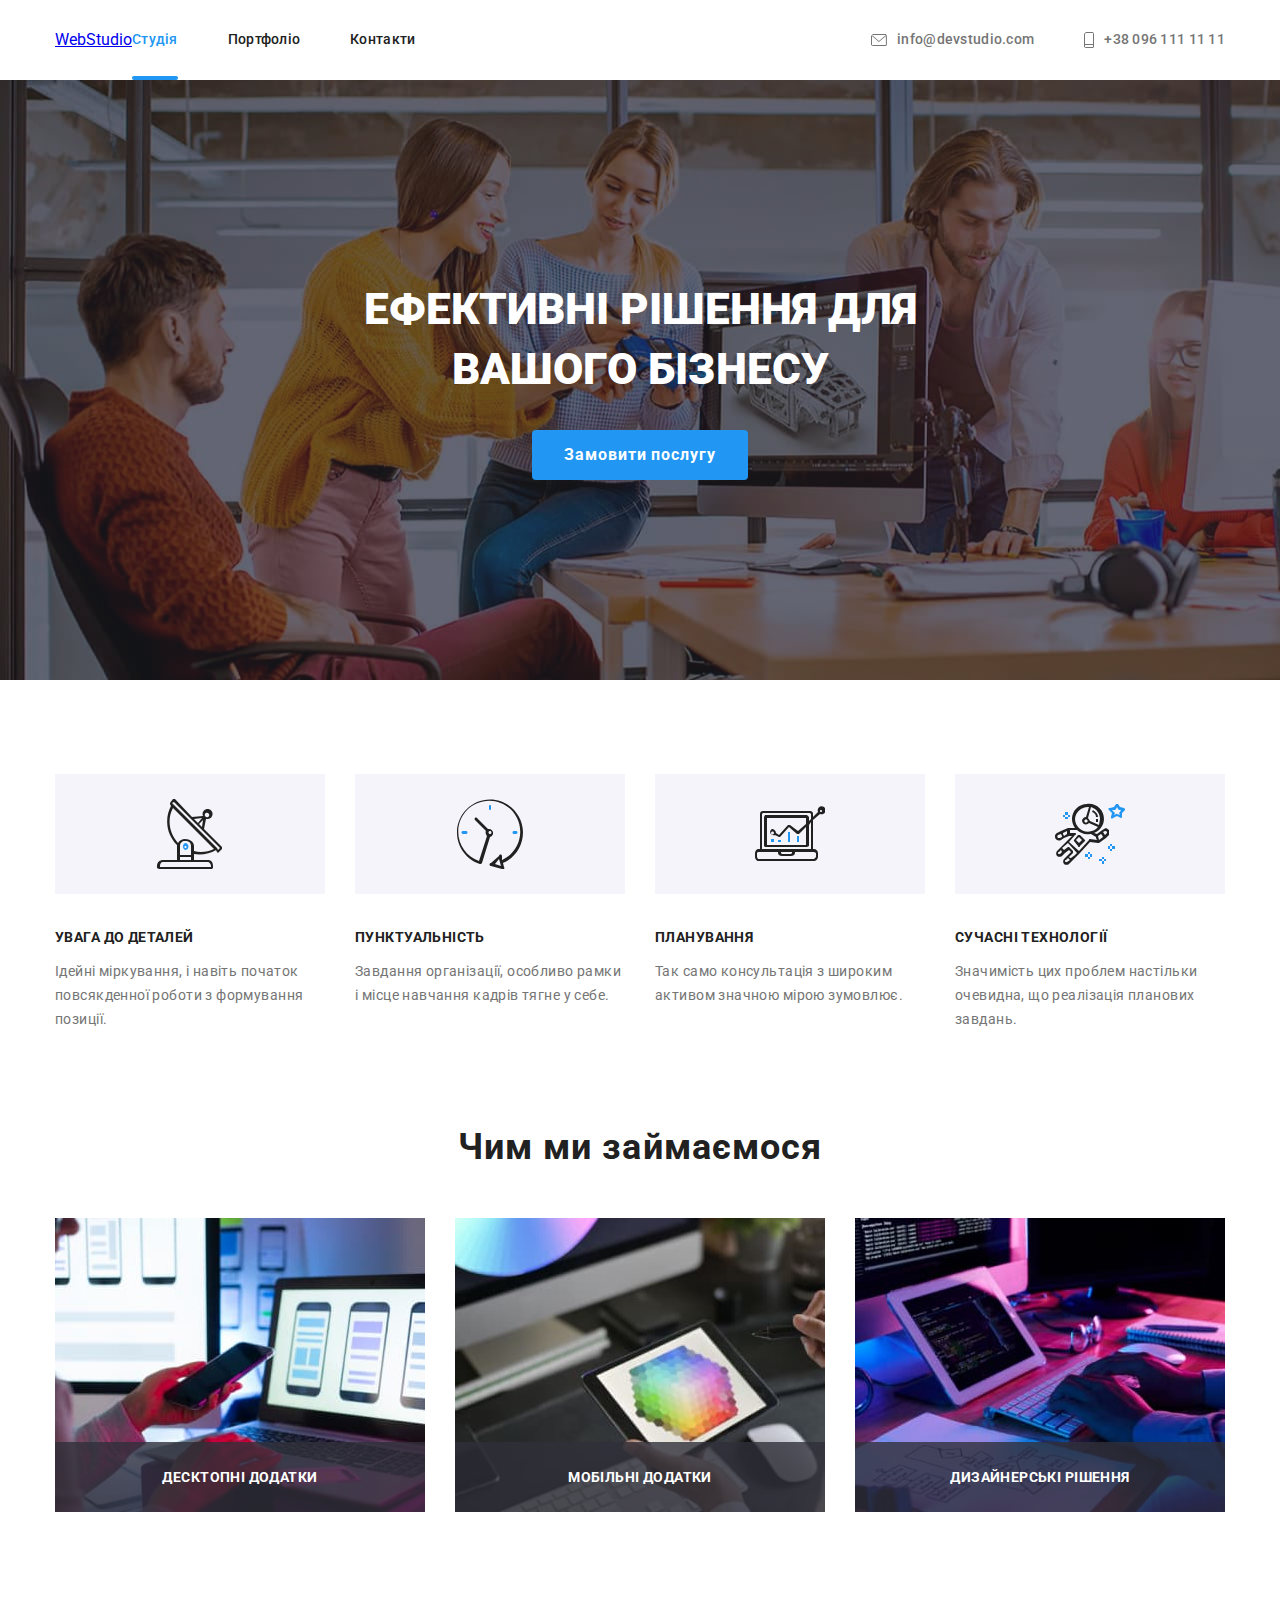
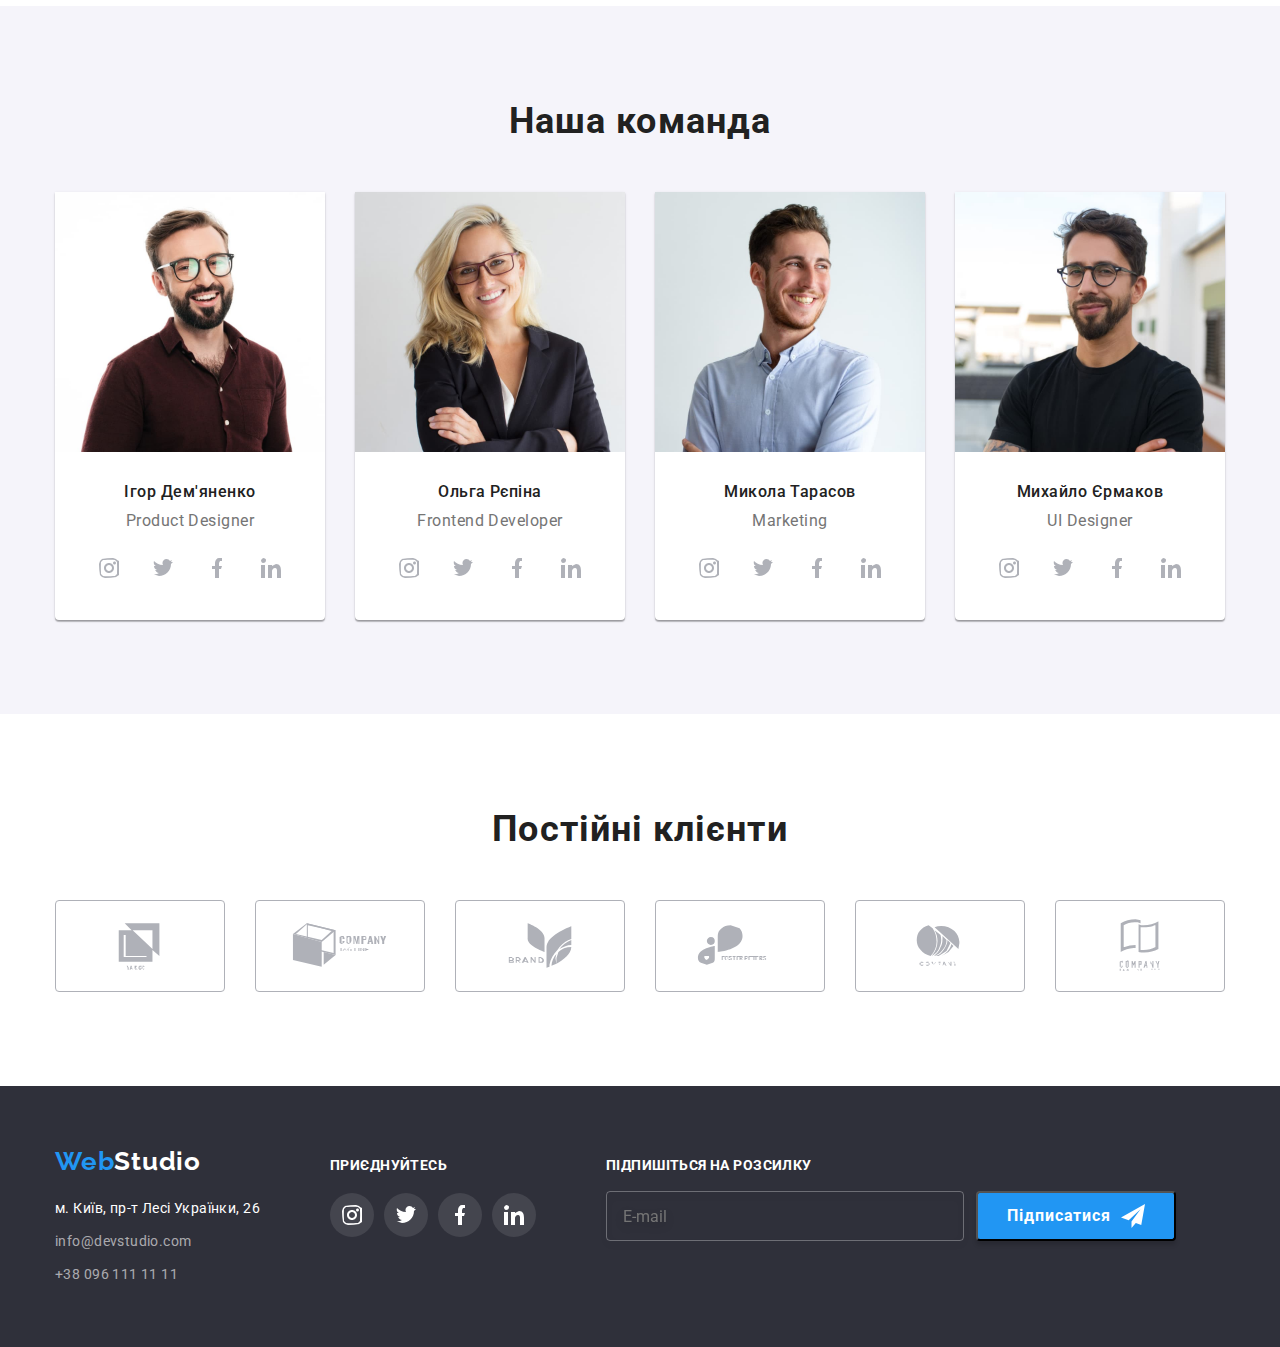
==== index.html @ 257dc273 "11" ====
<!DOCTYPE html>
<html lang="en">
<head>
	<meta charset="UTF-8">
	<meta http-equiv="X-UA-Compatible" content="IE=edge">
	<meta name="viewport" content="width=device-width, initial-scale=1.0">
	<link rel="stylesheet" href="./css/resets.css">
	<link rel="stylesheet" href="./css/modern-normalize.css">
	<link href="https://fonts.googleapis.com/css2?family=Raleway:wght@700&family=Roboto:wght@400;500;700;900&display=swap" rel="stylesheet">
	<link rel="stylesheet" href="./css/styles.css">
	<title>WebStudio</title>
</head>
<body>
	<header class="header ">
		<div class="container flex">
			<a class="logo header__logo" href="/"><span class="logo__span">Web</span>Studio</a>
			<nav class="header-nav">
				<ul class="header-list">
					<li class="header-list-items"><a class="header-list-link active current" href="#">Студія</a></li>
					<li class="header-list-items"><a class="header-list-link " href="portfolio.html">Портфоліо</a></li>
					<li class="header-list-items"><a class="header-list-link" href="#">Контакти</a></li>
				</ul>
			</nav>
			<ul class="header-contacts ">
				<li class="header-contacts-items"><a class="header-contacts-link" href="mailto:info@devstudio.com"> <svg class="header-contacts-icon" width="16" height="12">
					<use href="./images/symbol-defs.svg#icon-envelope-1" >

					</use>
				</svg> info@devstudio.com </a>
				</li>
				<li class="header-contacts-items"><a class="header-contacts-link" href="tel:+380961111111">
					<svg class="header-contacts-icon" width="10" height="16">
						<use href="./images/symbol-defs.svg#icon-smartphone-1">

						</use>
					</svg>
					+38 096 111 11 11</a>
				</li>
			</ul>
		</div>	
	</header>
	<main>
		<section class="hero">
			<div class="container">
				<h1 class="hero-titel">Ефективні рішення для <br> вашого бізнесу</h1>
				<button type="button" class="hero-btn" data-modal-open >Замовити послугу</button>
			</div>
		</section>
		<section class="approach section-padding">
			<div class="container">
				<h2 class="approach-uptitel">Підхід до роботи</h2>
				<ul class="approach-list">
					<li class="approach-items">
						<div class="approach-items-box">
							<svg class="approach-items-icon" width="70" height="70">
								<use href="./images/symbol-defs.svg#icon-antenna-1-1">
								</use>
							</svg>
						</div>
						<h3 class="approach-titel">УВАГА ДО ДЕТАЛЕЙ</h3>
						<p class="approach-text">Ідейні міркування, і навіть початок <br> повсякденної роботи з формування <br> позиції.</p>
					</li>
					<li class="approach-items">
						<div class="approach-items-box">
							<svg class="approach-items-icon" width="70" height="70">
								<use href="./images/symbol-defs.svg#icon-clock-1-1">
								</use>
							</svg>
						</div>
						<h3 class="approach-titel">ПУНКТУАЛЬНІСТЬ</h3>
						<p class="approach-text">Завдання організації, особливо рамки <br> і місце навчання кадрів тягне у себе.</p>
					</li>
					<li class="approach-items">
						<div class="approach-items-box">
							<svg class="approach-items-icon" width="70" height="70">
								<use href="./images/symbol-defs.svg#icon-diagram-1-1">
								</use>
							</svg>
						</div>
						<h3 class="approach-titel">ПЛАНУВАННЯ</h3>
						<p class="approach-text">Так само консультація з широким <br> активом значною мірою зумовлює.</p>
					</li>
					<li class="approach-items">
						<div class="approach-items-box">
							<svg class="approach-items-icon" width="70" height="70">
								<use href="./images/symbol-defs.svg#icon-astronaut-1-1">
								</use>
							</svg>
						</div>
						<h3 class="approach-titel">Сучасні технології</h3>
						<p class="approach-text">Значимість цих проблем настільки <br> очевидна, що реалізація планових <br> завдань.</p>
					</li>
			</ul>
			</div>
		</section>
		<section class="employment section-padding">
			<div class="container">
				<h2 class="employment-titel">Чим ми займаємося</h2>
				<ul class="employment-list">
					<li class="employment-items">
						<div class="employment-up-block">
							<img class="employment-img" src="./images/best1.jpg" alt="best1" width="370" height="294">
							<p class="employment-up-text">ДЕСКТОПНІ ДОДАТКИ</p>
						</div>
					</li>
					<li class="employment-items">
						<div class="employment-up-block">
							<img class="employment-img" src="./images/best2.jpg" alt="best2" width="370" height="294">
							<p class="employment-up-text">МОБІЛЬНІ ДОДАТКИ</p>
						</div>
					</li>
					<li class="employment-items">
						<div class="employment-up-block">
							<img class="employment-img" src="./images/best3.jpg" alt="best3" width="370" height="294">
							<p class="employment-up-text">ДИЗАЙНЕРСЬКІ РІШЕННЯ</p>
						</div>
					</li>
				</ul>
			</div>
		</section>
		<section class="team section-padding">
			<div class="container">
				<h2 class="team-uptitel">Наша команда</h2>
				<ul class="team-list">
					<li class="team-items">
						<img class="team-img" src="./images/person1.jpg" alt="Ігор Дем'яненко" width="270" height="260">
						<h3 class="team-titel">Ігор Дем'яненко</h3>
						<p class="team-text">Product Designer</p>
					<ul class="team-soc-list">
						<li class="team-soc-item"><a class="team-soc-link" href="#">
								<svg class="team-soc-icon" width="20" height="20">
									<use href="./images/symbol-defs.svg#icon-icon-instagram">
									</use>
								</svg>
							</a>
						</li>
						<li class="team-soc-item"><a class="team-soc-link" href="#">
								<svg class="team-soc-icon" width="20" height="20">
									<use href="./images/symbol-defs.svg#icon-icon-twitter">
									</use>
								</svg>
							</a>
						</li>
						<li class="team-soc-item"><a class="team-soc-link" href="#">
								<svg class="team-soc-icon" width="20" height="20">
									<use href="./images/symbol-defs.svg#icon-icon-facebook">
									</use>
								</svg>
							</a>
							</li>
							<li class="team-soc-item"><a class="team-soc-link" href="#">
								<svg class="team-soc-icon" width="20" height="20">
									<use href="./images/symbol-defs.svg#icon-icon-linkedin">
									</use>
								</svg>
							</a>
							</li>
					</ul>
					</li>
					<li class="team-items">
						<img class="team-img" src="./images/person2.jpg" alt="Ольга Рєпіна" width="270" height="260">
						<h3 class="team-titel">Ольга Рєпіна</h3>
						<p class="team-text">Frontend Developer</p>
						<ul class="team-soc-list">
							<li class="team-soc-item"><a class="team-soc-link" href="#">
									<svg class="team-soc-icon" width="20" height="20">
										<use href="./images/symbol-defs.svg#icon-icon-instagram">
										</use>
									</svg>
								</a>
							</li>
							<li class="team-soc-item"><a class="team-soc-link" href="#">
									<svg class="team-soc-icon" width="20" height="20">
										<use href="./images/symbol-defs.svg#icon-icon-twitter">
										</use>
									</svg>
								</a>
							</li>
							<li class="team-soc-item"><a class="team-soc-link" href="#">
									<svg class="team-soc-icon" width="20" height="20">
										<use href="./images/symbol-defs.svg#icon-icon-facebook">
										</use>
									</svg>
								</a>
								</li>
								<li class="team-soc-item"><a class="team-soc-link" href="#">
									<svg class="team-soc-icon" width="20" height="20">
										<use href="./images/symbol-defs.svg#icon-icon-linkedin">
										</use>
									</svg>
								</a>
								</li>
						</ul>
					</li>
					<li class="team-items">
						<img class="team-img" src="./images/person3.jpg" alt="Микола Тарасов" width="270" height="260">
						<h3 class="team-titel">Микола Тарасов</h3>
						<p class="team-text">Marketing</p>
						<ul class="team-soc-list">
							<li class="team-soc-item"><a class="team-soc-link" href="#">
									<svg class="team-soc-icon" width="20" height="20">
										<use href="./images/symbol-defs.svg#icon-icon-instagram">
										</use>
									</svg>
								</a>
							</li>
							<li class="team-soc-item"><a class="team-soc-link" href="#">
									<svg class="team-soc-icon" width="20" height="20">
										<use href="./images/symbol-defs.svg#icon-icon-twitter">
										</use>
									</svg>
								</a>
							</li>
							<li class="team-soc-item"><a class="team-soc-link" href="#">
									<svg class="team-soc-icon" width="20" height="20">
										<use href="./images/symbol-defs.svg#icon-icon-facebook">
										</use>
									</svg>
								</a>
								</li>
								<li class="team-soc-item"><a class="team-soc-link" href="#">
									<svg class="team-soc-icon" width="20" height="20">
										<use href="./images/symbol-defs.svg#icon-icon-linkedin">
										</use>
									</svg>
								</a>
								</li>
						</ul>
					</li>
					<li class="team-items">
						<img class="team-img" src="./images/person4.jpg" alt="Михайло Єрмаков" width="270" height="260">
						<h3 class="team-titel">Михайло Єрмаков</h3>
						<p class="team-text">UI Designer</p>
						<ul class="team-soc-list">
							<li class="team-soc-item"><a class="team-soc-link" href="#">
									<svg class="team-soc-icon" width="20" height="20">
										<use href="./images/symbol-defs.svg#icon-icon-instagram">
										</use>
									</svg>
								</a>
							</li>
							<li class="team-soc-item"><a class="team-soc-link" href="#">
									<svg class="team-soc-icon" width="20" height="20">
										<use href="./images/symbol-defs.svg#icon-icon-twitter">
										</use>
									</svg>
								</a>
							</li>
							<li class="team-soc-item"><a class="team-soc-link" href="#">
									<svg class="team-soc-icon" width="20" height="20">
										<use href="./images/symbol-defs.svg#icon-icon-facebook">
										</use>
									</svg>
								</a>
								</li>
								<li class="team-soc-item"><a class="team-soc-link" href="#">
									<svg class="team-soc-icon" width="20" height="20">
										<use href="./images/symbol-defs.svg#icon-icon-linkedin">
										</use>
									</svg>
								</a>
								</li>
						</ul>
					</li>
				</ul>
			</div> 
		</section>		
		<section class="client  section-padding">
			<div class="container ">
				<h2 class="client-titel" >Постійні клієнти</h2>
				<ul class="client-list">
					<li class="client-list-items">
						<a class="client-list-link"  href="#">
						<svg class="client-list-icon" width="106" height="60">
							<use href="./images/symbol-defs.svg#icon-Logo-1"></use>
						</svg>
						</a>
					</li>
					<li class="client-list-items">
						<a class="client-list-link"  href="#">
						<svg class="client-list-icon" width="106" height="60">
							<use href="./images/symbol-defs.svg#icon-Logo-2"></use>
						</svg>
						</a>
					</li>
					<li class="client-list-items">
						<a class="client-list-link"  href="#">
						<svg class="client-list-icon" width="106" height="60">
							<use href="./images/symbol-defs.svg#icon-Logo-3"></use>
						</svg>
						</a>
					</li>
					<li class="client-list-items">
						<a class="client-list-link"  href="#">
						<svg class="client-list-icon" width="106" height="60">
							<use href="./images/symbol-defs.svg#icon-Logo-4"></use>
						</svg>
						</a>
					</li>
					<li class="client-list-items">
						<a class="client-list-link"  href="#">
						<svg class="client-list-icon" width="106" height="60">
							<use href="./images/symbol-defs.svg#icon-Logo-5"></use>
						</svg>
						</a>
					</li>
					<li class="client-list-items">
						<a class="client-list-link"  href="#">
						<svg class="client-list-icon" width="106" height="60">
							<use href="./images/symbol-defs.svg#icon-Logo-6"></use>
						</svg>
						</a>
					</li>
				</ul>
			</div>
		</section>
	</main>
	<footer class="footer">
		<div class="container">
			<div class="footer-left">
				<a class="footer-link" href="/"><span class="footer-logo">Web</span>Studio</a>
				<address class="footer-adress">
					<ul class="footer-list">
						<li class="footer-list-items"><a class="footer-nav-map" href="https://goo.gl/maps/WBBWMruhH3Dfa42q7" rel="noreferrer noopener" target="_blank">м. Київ, пр-т Лесі Українки, 26</a>
						</li>
						<li class="footer-list-items">
							<a class="footer-nav-contacts" href="mailto:info@devstudio.com">info@devstudio.com</a>
						</li>
						<li class="footer-list-items">
							<a class="footer-nav-contacts" href="tel:+380961111111">+38 096 111 11 11</a>
						</li>
					</ul>
				</address>
			</div>
			<div class="footer-right">
				<p class="footer-text"> ПРИЄДНУЙТЕСЬ</p>
				<ul class="footer-soc-list">
					<li class="footer-soc-item"><a class="footer-soc-link" href="">
							<svg class="footer-soc-icon" width="20" height="20">
								<use href="./images/symbol-defs.svg#icon-icon-instagram">
								</use>
							</svg>
						</a>
					</li>
					<li class="footer-soc-item"><a class="footer-soc-link" href="">
							<svg class="footer-soc-icon" width="20" height="20">
								<use href="./images/symbol-defs.svg#icon-icon-twitter">
								</use>
							</svg>
						</a>
					</li>
					<li class="footer-soc-item"><a class="footer-soc-link" href="">
							<svg class="footer-soc-icon" width="20" height="20">
								<use href="./images/symbol-defs.svg#icon-icon-facebook">
								</use>
							</svg>
						</a>
						</li>
						<li class="footer-soc-item"><a class="footer-soc-link" href="">
							<svg class="footer-soc-icon" width="20" height="20">
								<use href="./images/symbol-defs.svg#icon-icon-linkedin">
								</use>
							</svg>
						</a>
						</li>
				</ul>
			</div>
			<div class="footer-email">	
				<p class="footer-email-text">Підпишіться на розсилку</p>	
				<label for="footer-user-email" class="footer-form"></label>
				<form class="footer-email-form">
					<input type="email" name="footer-user-emai" class="footer-input"  required id="footer-user-email" placeholder="E-mail">
					<button type="button" class="footer-button"> Підписатися
						<svg class="footer-form-icon" width="24" height="24">
							<use href="./images/symbol-defs.svg#icon-icon-send">
							</use>
						</svg>
					</button>	
				</form>
			</div>	
		</div>
	</footer>
	<div class="backdrop is-hidden" data-modal >
		<div class="modal">
			<button type="button" class="modal-button" data-modal-close >
				<svg class="modal-icon" width="11" height="11">
					<use href="./images/symbol-defs.svg#icon-Vector-2">
					</use>
				</svg>
			</button>
			<p class="modal-titel">Залиште свої дані, ми вам передзвонимо</p>
			<form  class="modal-form">
				<div class="modal-field">
					<label for="user-name" class="modal-form-label">Ім'я</label>
					<div class="modal-form-wrapper">
						<input type="text" name="user-name" class="modal-input" id="user-name" required>
						<svg class="modal-form-icon" width="18" height="18">
							<use href="./images/symbol-defs.svg#icon-person-black">
							</use>
						</svg>
					</div>	
				</div>
				<div class="modal-field">	
				<label for="user-tel" class="modal-form-label">Телефон</label>
					<div class="modal-form-wrapper">
						<input type="tel" name="user-tel" class="modal-input"  required title="+380 (96) 111-11-11" id="user-tel">
						<svg class="modal-form-icon" width="18" height="18">
							<use href="./images/symbol-defs.svg#icon-phone-black">
							</use>
						</svg>
					</div>	
				</div>	
				<div class="modal-field">		
					<label for="user-email" class="modal-form-label">Пошта</label>
					<div class="modal-form-wrapper">
						<input type="email" name="user-email" class="modal-input"  required id="user-email">
						<svg class="modal-form-icon" width="18" height="18">
							<use href="./images/symbol-defs.svg#icon-email-black">
							</use>
						</svg>
					</div>
				</div>	
				<div class="modal-field">		
					<label for="user-text" class="modal-form-label">Коментар</label>
					<textarea name="user-text" id="user-text" placeholder="Введіть текст" class="modal-field-comment"></textarea>
				</div>
				<div class="modal-field position">
				<input type="checkbox" name="policy" id="policy" class="modal-check hide" required>
				<label for="policy" class="check-text">
					<span>
						<svg class="modal-check-icon" width="16" height="15">
							<use href="./images/symbol-defs.svg#icon-iconcheck">
							</use>
						</svg>
					</span>
					Погоджуюсь з розсилкою та приймаю <a class="modal-check-polyti" href="#">  Умови договору </a></label>
				</div>
				<button type="submit" class="modal-form-button" >Відправити</button>
			</form>
		</div>
	</div>
	<script src="./js/modal.js"></script>
</body>
</html>
---- css/resets.css ----
html, body, div, span, applet, object, iframe,
h1, h2, h3, h4, h5, h6, p, blockquote, pre,
a, abbr, acronym, address, big, cite, code,
del, dfn, em, img, ins, kbd, q, s, samp,
small, strike, strong, sub, sup, tt, var,
b, u, i, center,
dl, dt, dd, ol, ul, li,
fieldset, form, label, legend,
table, caption, tbody, tfoot, thead, tr, th, td,
article, aside, canvas, details, embed,
figure, figcaption, footer, header, hgroup,
menu, nav, output, ruby, section, summary,
time, mark, audio, video {
  margin: 0;
  padding: 0;
  border: 0;
  font-size: 100%;
  font: inherit;
  vertical-align: baseline;
}

article, aside, details, figcaption, figure,
footer, header, hgroup, menu, nav, section {
  display: block;
}

html {
  height: 100%;
}

body {
  line-height: 1;
}

ol, ul {
  list-style: none;
}

blockquote, q {
  quotes: none;
}

blockquote:before, blockquote:after,
q:before, q:after {
  content: "";
  content: none;
}

table {
  border-collapse: collapse;
  border-spacing: 0;
}/*# sourceMappingURL=resets.css.map */
---- css/styles.css ----
body{
	font-family: 'Roboto', sans-serif;
	color: var(--contacts-color);
}

:root {
	--brand-color: #2196F3;
	--text-color-N1: #212121;
	--contacts-color: #757575;
	--hero-color:#2F303A;
	--text-color-N2: #FFFFFF;
	--btn-portfolio: #F5F4FA;
	--cubik: cubic-bezier(0.4, 0, 0.2, 1);

  }

.container{
	width: 1200px;
	box-sizing: border-box;
	padding-left: 15px;
	padding-right: 15px;
	margin: 0 auto;

}

.section-padding{
	padding-top: 94px;
	padding-bottom: 94px;
}

.flex{
	display: flex;
	align-items: center;
}

.hide{
	border: 0;
	clip: rect(1px, 1px, 1px, 1px);
	-webkit-clip-path: inset(50%);
	clip-path: inset(50%);
	height: 1px;
	margin: -1px;
	overflow: hidden;
	padding: 0;
	position: absolute;
	width: 1px;
	word-wrap: normal !important;
}

/* ----------- HEADER ----------------- */

.header-border{
	border-bottom: 1px solid #ECECEC;
}




.header-link{
	font-family: 'Raleway';
	font-style: normal;
	font-weight: 700;
	font-size: 26px;
	line-height: 1.19;
	letter-spacing: 0.03em;
	text-decoration: none;
	color: var(--text-color-N1);
	margin-right: 93px;
	transition: color 250ms var(--cubik);
}

.header-link:focus,
.header-link:hover{
	color: var(--brand-color);
}

.header-logo{
	color: var(--brand-color);
}
.header-nav{
	margin-right: auto;
}


.header-list{
	list-style-type: none;
	display: flex;
	flex-direction: row;
}

.header-list-items:not(:last-child){
	 margin-right: 50px; 
}



.header-list-link{
	font-style: normal;
	font-weight: 500;
	font-size: 14px;
	line-height: 1.14;
	letter-spacing: 0.02em;
	color: var(--text-color-N1);
	text-decoration: none;
	padding: 32px 0px;
	display: block;
	transition: color 250ms var(--cubik);
	position: relative;
}

.active{
	color: var(--brand-color)
}

.current::after{
	content: "";
	height: 4px;
	background-color: var(--brand-color);
	border-radius: 2px;
	position: absolute;
	bottom: 0px;
	left: 0px;
	margin: 0 auto;
	width: 100%;
}

.header-list-link:focus,
.header-list-link:hover{
	color: var(--brand-color);
}

.header-list-link:active{
	color: var(--brand-color);
}




.header-contacts{
	list-style-type: none;
	display: flex;
	align-items: center;

}


.header-contacts-items:not(:last-child){
	margin-right: 50px;
}

.header-contacts-link{
	text-decoration: none;
	color: var(--contacts-color);
	font-family: 'Roboto';
	font-style: normal;
	font-weight: 500;
	font-size: 14px;
	line-height: 1.14;
	letter-spacing: 0.02em;
	padding: 32px 0px;
	display: flex;
	align-items: center;
	transition: color 250ms var(--cubik);
}

.header-contacts-link:hover,
.header-contacts-link:focus{
	color: var(--brand-color);
}

.header-contacts-link:active{
	color:var(--brand-color);
}

.header-contacts-icon{
	margin-right: 10px;
	fill: currentColor;
}





/* 
------------------HERO------------------ */



.hero{
	background-image: linear-gradient(rgba(47, 48, 58, 0.4), rgba(47, 48, 58, 0.4)), url(../images/heto-background.jpg);
	padding-top: 200px;
	padding-bottom: 200px;
	max-width: 1600px;
	margin: 0 auto;
}
.hero-titel{
	font-style: normal;
	font-weight: 900;
	font-size: 44px;
	line-height: 1.36;
	color: var(--text-color-N2);
	text-align: center;
	text-transform: uppercase;
	margin-bottom:30px;   
}
.hero-btn{
	font-family: inherit;
	font-style: normal;
	font-weight: 700;
	font-size: 16px;
	line-height: 1.875;
	display: block;
	align-items: center;
	text-align: center;
	letter-spacing: 0.06em;
	color: var(--text-color-N2);
	background-color: var(--brand-color);
	border: 0;
	border-radius: 4px;
	cursor: pointer;
	margin: 0 auto;
	padding: 10px 32px;
}

/* 
-------------------APPROACH---------------------- */



.approach-uptitel{
	display: none;
}


 .approach-list{
	display: flex;
	gap: 30px;
 }	
 
 
.approach-items{
	list-style-type: none;
	width: 270px;
}

.approach-items-box{
	width: 270px;
	height: 120px;
	background-color: #F5F4FA;
	display: flex;
	justify-content: center;
	align-items: center;
	margin-bottom: 30px;
}


.approach-titel{
	font-style: normal;
	font-weight: 700;
	font-size: 14px;
	line-height: 1.875;
	letter-spacing: 0.03em;
	text-transform: uppercase;
	color: var(--text-color-N1);
	margin-bottom: 10px;
}

.approach-text{
	font-style: normal;
	font-weight: 400;
	font-size: 14px;
	line-height: 1.714;
	letter-spacing: 0.03em;
	color: var(--contacts-color);
}

/* ------------EEPLOYMENT----------------- */


.employment{
	padding-top: 0px;
}


.employment-titel{
	font-style: normal;
	font-weight: 700;
	font-size: 36px;
	line-height: 1.17;
	text-align: center;
	letter-spacing: 0.03em;
	text-align: center;
	color: var(--text-color-N1);
	margin-bottom: 50px;
}
.employment-list{
	display: flex;
	list-style-type: none;
	gap: 30px;
}

 .employment-up-block{
	position: relative;
	
}

.employment-up-text{
	font-style: normal;
	font-weight: 700;
	font-size: 14px;
	line-height: 16px;
	text-align: center;
	letter-spacing: 0.03em;
	text-transform: uppercase;
	color:#FFFFFF;
	background: rgba(47, 48, 58, 0.8);  
	position: absolute;
	bottom: 0;
	width: 100%;
	min-height: 70px;
	display: flex;
	justify-content: center;
	align-items:center;
	

} 

.employment-img{
	display: block;
}


/* --------------------TEAM---------------------------- */

.team{
	background-color: var(--btn-portfolio);
}

.team-uptitel{
	font-style: normal;
	font-weight: 700;
	font-size: 36px;
	line-height: 1.17;
	text-align: center;
	letter-spacing: 0.03em;
	text-align: center;
	color: var(--text-color-N1);
	margin-bottom: 50px;

}

.team-list{
	list-style-type: none;
	display: flex;
	gap: 30px;
}

.team-items{
	background: #FFFFFF;
	box-shadow: 0px 1px 3px rgba(0, 0, 0, 0.12), 0px 1px 1px rgba(0, 0, 0, 0.14), 0px 2px 1px rgba(0, 0, 0, 0.2);
	border-radius: 0px 0px 4px 4px;	
	padding-bottom: 30px;
}

.team-img{
	margin-bottom: 30px;
	display: block;
}

.team-titel{
	font-style: normal;
	font-weight: 500;
	font-size: 16px;
	line-height: 1.19;
	text-align: center;
	letter-spacing: 0.03em;
	color: var(--text-color-N1);
	margin-bottom: 10px;
}


.team-text{
	font-style: normal;
	font-weight: 400;
	font-size: 16px;
	line-height: 1.19;
	text-align: center;
	letter-spacing: 0.03em;
	color: var(--contacts-color);
	margin-bottom: 16px;
}

.team-soc-list{
	display: flex;
	justify-content: center;
	gap: 10px;
}

.team-soc-item{
	width: 44px;
	height: 44px;	
}

.team-soc-link{
	width: 100%;
	height: 100%;
	border-radius: 50%;
	display: flex;
	justify-content: center;
	align-items: center;
	transition: background-color 250ms var(--cubik), color 250ms var(--cubik) ;
	color: #AFB1B8;
	background-color: var(--text-color-N2)

}

.team-soc-link:hover,
.team-soc-link:focus{
	color: var(--text-color-N2);
	background-color: var(--brand-color);
}

.team-soc-icon{
	fill: currentColor;
	
}


/* ----------------------Постійні клієнти---------------------------- */


.client-titel{
	font-style: normal;
	font-weight: 700;
	font-size: 36px;
	line-height: 42px;
	text-align: center;
	letter-spacing: 0.03em;
	color: var(--text-color-N1);
	margin-bottom: 50px;
}

.client-list{
	display: flex;
	gap: 30px;
}

.client-list-items{
	width: 170px;
	height: 92px;
}

.client-list-link{
	border: 1px solid #AFB1B8;
	border-radius: 4px;
	width: 100%;
	height: 100%;
	color: #AFB1B8;
	display: flex;
	justify-content: center;
	align-items: center;
	transition: color 250ms var(--cubik);
}

.client-list-link:hover,
.client-list-link:focus{
	border-color: var(--brand-color);
	color: var(--brand-color)
}



.client-list-icon{
    fill: currentColor;
}


/* ---------------------FOOTER------------------------------ */

.footer{
	background-color: var(--hero-color);
	padding-top: 60px;
	padding-bottom: 60px;
	
}

.footer .container{
	display: flex;
	align-items: baseline;
	gap: 70px;
}

.footer-flex{
	display: flex;
}


.footer-link{
	font-family: 'Raleway';
	font-style: normal;
	font-weight: 700;
	font-size: 26px;
	line-height: 1.19;
	letter-spacing: 0.03em;
	text-decoration: none;
	color: var(--text-color-N2);
	margin-bottom: 20px;
	display: block;
}


.footer-logo{
	color: var(--brand-color);
}


.footer-list-items{
	list-style-type: none;

}


.footer-list-items:not(:last-child){
	margin-bottom: 9px;
}

.footer-nav-map{
	font-family: 'Roboto';
	font-style: normal;
	font-weight: 400;
	font-size: 14px;
	line-height: 1.714;	
	letter-spacing: 0.03em;
	color: #FFFFFF;
	text-decoration: none;	
	transition: color 250ms var(--cubik);
}

.footer-nav-map:hover,
.footer-nav-map:focus{
	color: var(--brand-color);
}

.footer-nav-map:active{
	color: var(--brand-color);
}


.footer-nav-contacts{
	font-style: normal;
	font-weight: 400;
	font-size: 14px;
	line-height: 1.714;
	letter-spacing: 0.03em;
	color: rgba(255, 255, 255, 0.6);
	text-decoration: none;
	transition: color 250ms var(--cubik);
}

.footer-nav-contacts:hover,
.footer-nav-contacts:focus{
	color: var(--brand-color);
}

.footer-nav-contacts:active{
	color: var(--brand-color);
}


.footer-soc-list{
	display: flex;
	justify-content: center;
	gap: 10px;
}

.footer-soc-item{
	width: 44px;
	height: 44px;
}

.footer-text{
	font-style: normal;
	font-weight: 700;
	font-size: 14px;
	line-height: 16px;
	letter-spacing: 0.03em;
	text-transform: uppercase;
	color: #FFFFFF;
	display: block;
	margin-bottom: 20px;
}

.footer-soc-link{
	width: 100%;
	height: 100%;
	border-radius: 50%;
	display: flex;
	justify-content: center;
	align-items: center;
	color: var(--text-color-N2);
	background-color:  rgba(255, 255, 255, 0.1);
	transition: background-color 250ms var(--cubik), color 250ms var(--cubik);
}

.footer-soc-link:hover,
.footer-soc-link:focus{
	color: var(--text-color-N2);
	background-color: var(--brand-color);
}



.footer-soc-icon{
	fill: currentColor;
}


.footer-email-text{
	font-style: normal;
	font-weight: 700;
	font-size: 14px;
	line-height: 0.875;
	letter-spacing: 0.03em;
	text-transform: uppercase;
	color:var(--text-color-N2);
	margin-bottom: 20px;
}


.footer-email-form{
	display: flex;
}


.footer-form{
	font-style: normal;
	font-weight: 700;
	font-size: 14px;
	line-height: 1.14;
	letter-spacing: 0.03em;
	text-transform: uppercase;
	color: #FFFFFF;
	margin-bottom: 20px;
}


.footer-input{
	border: 1px solid rgba(255, 255, 255, 0.3);
	filter: drop-shadow(0px 4px 4px rgba(0, 0, 0, 0.15));
	border-radius: 4px;
	background-color: transparent;
	width: 358px;
	height: 50px;
	margin-right: 12px;
	padding: 15px 16px;
}


.footer-button{
	
	font-family: inherit;
	width: 200px;
	height: 50px;
	background: #2196F3;
	box-shadow: 0px 4px 4px rgba(0, 0, 0, 0.15);
	border-radius: 4px;
	font-family: 'Roboto';
	font-style: normal;
	font-weight: 700;
	font-size: 16px;
	line-height: 1.55;
	display: flex;
	align-items: center;
	text-align: center;
	justify-content: center;
	gap: 10px;
	cursor: pointer;
	letter-spacing: 0.06em;
	color:#FFFFFF;
}

.footer-form-icon{
	 fill: #fff;
}



/* ------------------------------------------PORTFOLIO--------------------------------- */



.portfolio-uptitel{
	display: none;
}

.portfolio-list-btn{
	list-style-type: none;
	display: flex;
	gap: 8px;
	justify-content: center;
	margin-bottom: 50px;
}


.portfolio-btn{
	font-style: normal;
	font-weight: 500;
	font-size: 16px;
	line-height: 1.625;
	text-align: center;
	letter-spacing: 0.03em;
	color: var(--text-color-N1);
	cursor: pointer;
	background: var(--btn-portfolio);
	border-radius: 4px;	
	border: 0;
	min-width: 125px;
	height: 38px;
	transition: background-color 250ms var(--cubik), color 250ms var(--cubik) ;
}

.portfolio-btn:focus,
.portfolio-btn:hover{
	color:#FFFFFF;
	background-color: var(--brand-color);
}

.portfolio-btn:active{
	color:var(--brand-color);
}

.portfolio-list-about{
	list-style-type: none;
	display: flex;
	flex-wrap: wrap;
	gap: 30px;
	
}

.portfolio-block{
	width: 370px;
	height: 404px;	
	background: #FFFFFF;
	border: 1px solid #EEEEEE;
}

.portfolio-block:hover .portfolio-block-text{
	transform: translateY(0);
}



.portfolio-block-link{
	text-decoration: none;
	display: block;
	transition: box-shadow 250ms var(--cubik);
}

.portfolio-block-link:hover,
.portfolio-block-link:focus{
	box-shadow: 0px 1px 1px rgba(0, 0, 0, 0.12), 0px 4px 4px rgba(0, 0, 0, 0.06), 1px 4px 6px rgba(0, 0, 0, 0.16);
}

.portfolio-block-wrap{
	position: relative;
	overflow: hidden;
}

.portfolio-block-img{
	display: block;
}

.portfolio-block-text{
	font-style: normal;
	font-weight: 400;
	font-size: 18px;
	line-height: 1.56;
	letter-spacing: 0.03em;	
	color: var(--text-color-N2);
	background-color: rgba(33, 150, 243, 0.9);
	position: absolute;
	top: 0;
	padding: 63px 24px;
	height: 100%;
	transform: translateY(100%);
	transition: transform 250ms var(--cubik);

}


.portfolio-titel{
	font-style: normal;
	font-weight: 700;
	font-size: 18px;
	line-height: 2;
	letter-spacing: 0.06em;
	color: var(--text-color-N1);
	margin-bottom: 4px;
}
.portfolio-text{
	font-style: normal;
	font-weight: 400;
	font-size: 16px;
	line-height: 1.875;
	letter-spacing: 0.03em;
	color: var(--contacts-color);
}


/* 
-----------------------------------MODAL WINDOW--------------------------------- */


.backdrop{
	width: 100%;
	height: 100%;
	background-color: rgba(0, 0, 0, 0.2);
	position: fixed;
	top: 0;
	transition: opacity 250ms var(--cubik), visibility 250ms var(--cubik);
}

.modal{
	width: 528px;
	min-height: 581px;
	background-color: #FFFFFF;
	box-shadow: 0px 1px 3px rgba(0, 0, 0, 0.12), 0px 1px 1px rgba(0, 0, 0, 0.14), 0px 2px 1px rgba(0, 0, 0, 0.2);
	border-radius: 4px;
	position: absolute;
	top: 50%;
	left: 50%;
	transform: translate(-50%, -50%) scale(1) rotate(0deg);
	transition: transform 250ms var(--cubik);
	padding: 40px;
	
}

.backdrop.is-hidden .modal{
	transform: translate(-50%, -50%) scale(2) rotate(360deg);
}

.modal-button{
	position: absolute;
	right: 8px;
	top: 8px;
	width: 30px;
	height: 30px;
	background-color: #FFFFFF;
	border: 1px solid rgba(0, 0, 0, 0.1);
	border-radius: 50%;
	display: flex;
	justify-content: center;
	align-items: center;
	cursor: pointer;
	transition: color 250ms var(--cubik);

}

.modal-button:hover .modal-icon,
.modal-button:focus .modal-icon{
	color:var(--brand-color);
}

.modal-button{
	fill: currentColor;
}

.modal-titel{
	font-style: normal;
	font-weight: 700;
	font-size: 20px;
	line-height: 1.15;
	text-align: center;
	letter-spacing: 0.03em;
	color: var(--text-color-N1);
	margin-bottom: 30px;
}

.modal-field{
	margin-bottom: 10px;
}

.modal-field:last-child{
	margin-bottom: 0px;
}

.modal-form-label{
	font-style: normal;
	font-weight: 400;
	font-size: 12px;
	line-height: 1.15;
	letter-spacing: 0.01em;
	display: block;
	color: var(--contacts-color);
	margin-bottom: 4px;
}

.modal-form-wrapper{
	position: relative;
}

.modal-input{
	width: 100%;
	height: 40px;
	border: 1px solid rgba(33, 33, 33, 0.2);
	border-radius: 4px;
	background-color: transparent;
	outline: transparent;
	padding-left: 42px;
	transition:  border 250ms var(--cubik), border 250ms var(--cubik);

}

.modal-input:hover .modal-form-icon,
.modal-input:focus .modal-form-icon{
	color: var(--brand-color);
}

.modal-input:focus,
.modal-input:hover{
	border-color: var(--brand-color);
}

.modal-input:focus + .modal-form-icon,
.modal-input:hover + .modal-form-icon{
	fill: var(--brand-color);
}


.modal-input::placeholder{
	font-family: 'Roboto';
	font-style: normal;
	font-weight: 400;
	font-size: 12px;
	line-height: 1.15;
	letter-spacing: 0.01em;
	color: var(--contacts-color);
}


.modal-form-icon{
	position: absolute;
	left: 12px;
	top: 50%;
	transform: translateY(-50%);
}

.modal-field-comment{
	width: 100%;
	height: 120px;
	border: 1px solid rgba(33, 33, 33, 0.2);
	border-radius: 4px;
	font-style: normal;
	font-weight: 400;
	font-size: 12px;
	line-height: 1.15;
	letter-spacing: 0.01em;
	background-color: transparent;
	outline: transparent;
	resize: none;
	padding: 12px 16px;
	margin-bottom: 10px;

}



.is-hidden{
	opacity: 0;
	visibility: hidden;
	pointer-events: none;

}

.position{
	position: relative;
}

.modal-check{
	position: absolute;
	top: 15px;
	left: 27px;
	transition: color 250ms var(--cubik);
}

.check-text{
	font-style: normal;
	font-weight: 400;
	font-size: 14px;
	line-height: 1.714;
	letter-spacing: 0.03em;
	color: var(--contacts-color);
	display: flex;
	align-items: center;
	justify-content: center;
	margin-bottom: 30px;
}

.check-text span {
	width: 16px;
	height: 15px;
	border: 2px solid var(--text-color-N1);
	margin-right: 8px;
	border-radius:  2px;
	display: flex;
	justify-content: center;
	align-items: center;
	fill: transparent;
}

.modal-check:checked + .check-text span{
	background-color: var(--brand-color);
	border: none;
	fill: #FFFFFF;
}

.modal-check-polyti{
	font-family: inherit;
	color: var(--brand-color);
	margin-left: 5px;
}

.modal-form-button{	
	font-family: inherit;
	font-style: normal;
	font-weight: 700;
	font-size: 16px;
	line-height: 30px;
	width: 200px;
	height: 50px;
	color: var(--text-color-N2);
	background-color: var(--brand-color);
	border: 0;
	border-radius: 4px;
	display: flex;
	justify-content: center;
	align-items: center;
	cursor: pointer;
	margin: 0 auto;
	padding: 10px 32px;
}
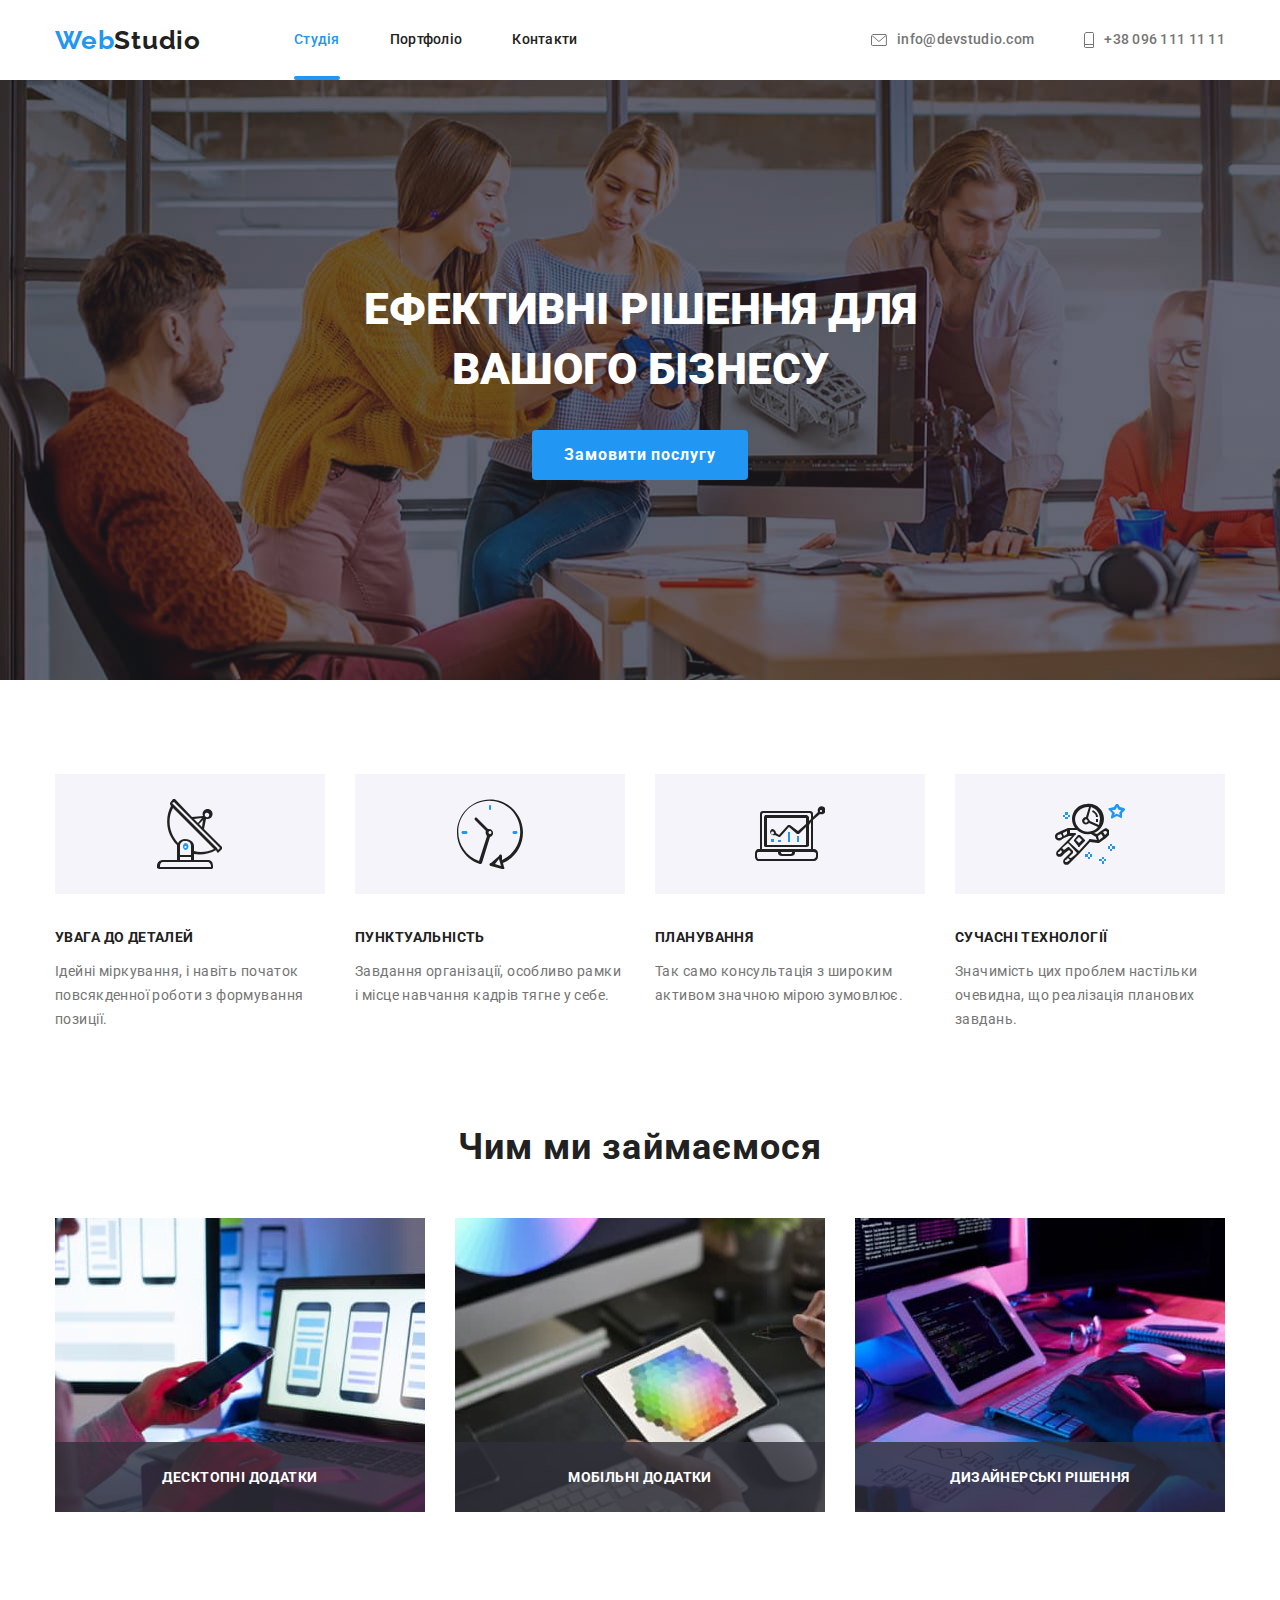
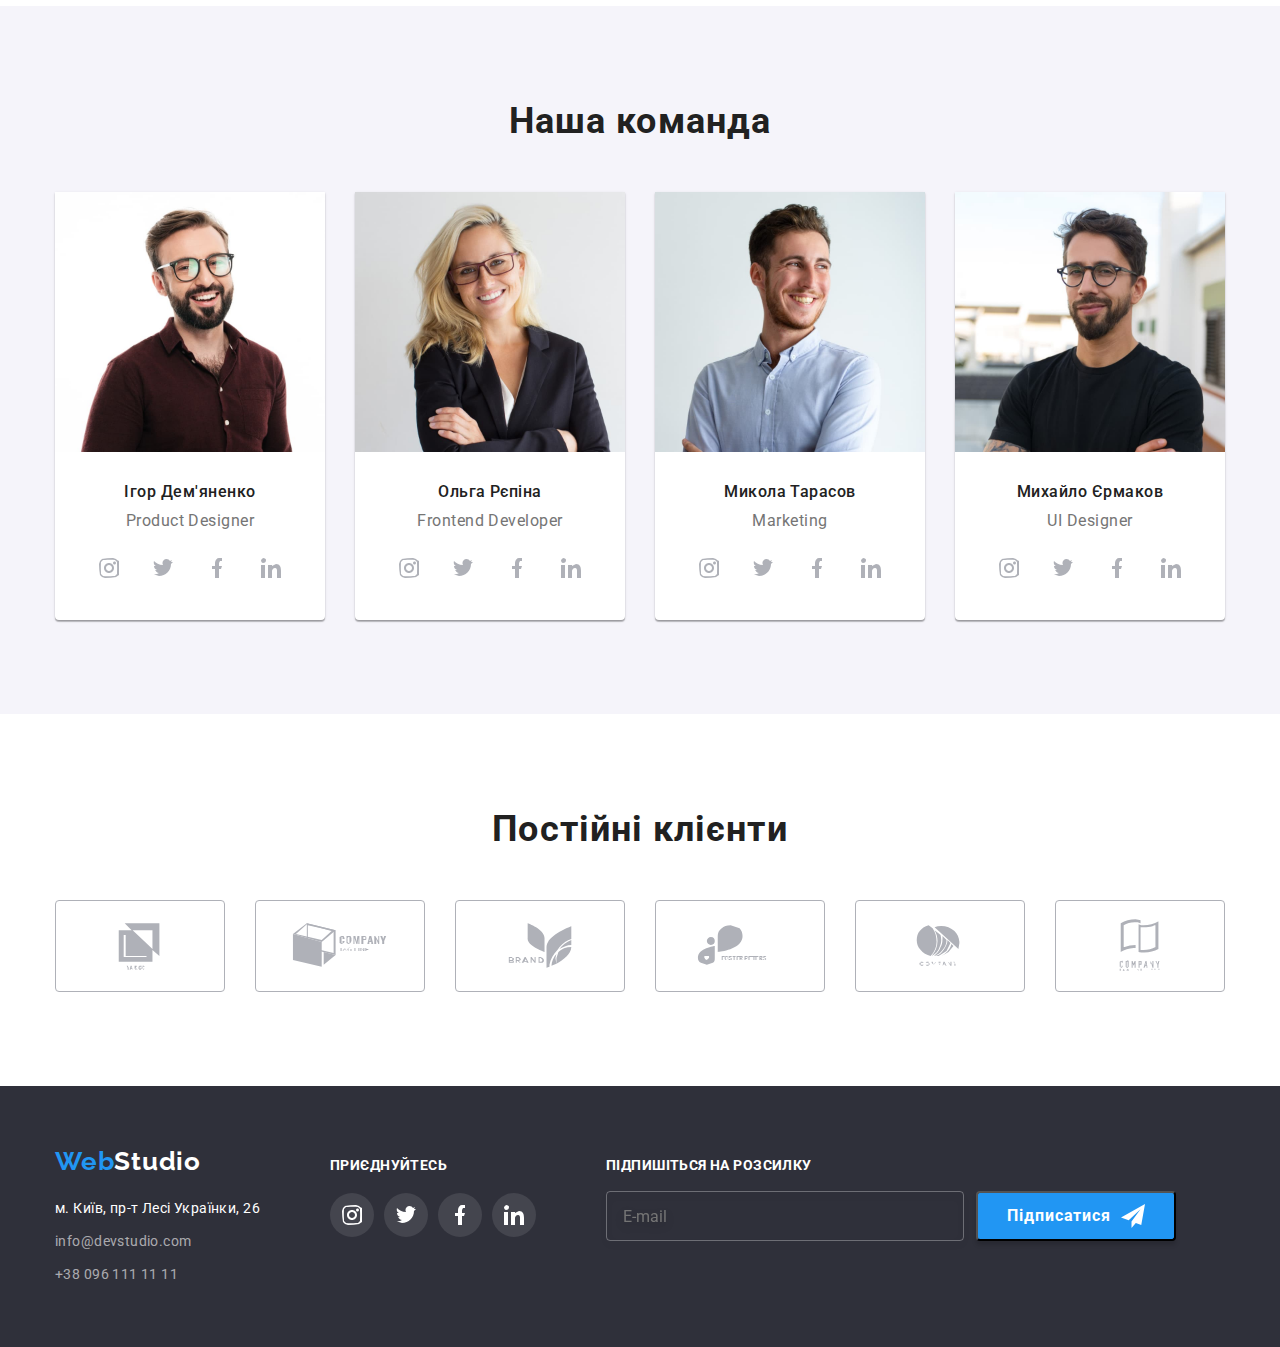
==== commit a65259c2: "??" ====
--- a/index.html
+++ b/index.html
@@ -7,29 +7,29 @@
 	<link rel="stylesheet" href="./css/resets.css">
 	<link rel="stylesheet" href="./css/modern-normalize.css">
 	<link href="https://fonts.googleapis.com/css2?family=Raleway:wght@700&family=Roboto:wght@400;500;700;900&display=swap" rel="stylesheet">
-	<link rel="stylesheet" href="./css/styles.css">
+	<link rel="stylesheet" href="./css/main.min.css">
 	<title>WebStudio</title>
 </head>
 <body>
 	<header class="header ">
 		<div class="container flex">
 			<a class="logo header__logo" href="/"><span class="logo__span">Web</span>Studio</a>
-			<nav class="header-nav">
-				<ul class="header-list">
-					<li class="header-list-items"><a class="header-list-link active current" href="#">Студія</a></li>
-					<li class="header-list-items"><a class="header-list-link " href="portfolio.html">Портфоліо</a></li>
-					<li class="header-list-items"><a class="header-list-link" href="#">Контакти</a></li>
+			<nav class="navigation header__navigation">
+				<ul class="menu">
+					<li class="menu__item"><a class="menu__link active current" href="#">Студія</a></li>
+					<li class="menu__item"><a class="menu__link " href="portfolio.html">Портфоліо</a></li>
+					<li class="menu__item"><a class="menu__link" href="#">Контакти</a></li>
 				</ul>
 			</nav>
-			<ul class="header-contacts ">
-				<li class="header-contacts-items"><a class="header-contacts-link" href="mailto:info@devstudio.com"> <svg class="header-contacts-icon" width="16" height="12">
+			<ul class="contacts header__contacts ">
+				<li class="contacts__items"><a class="contacts__link" href="mailto:info@devstudio.com"> <svg class="contacts__icon" width="16" height="12">
 					<use href="./images/symbol-defs.svg#icon-envelope-1" >
 
 					</use>
 				</svg> info@devstudio.com </a>
 				</li>
-				<li class="header-contacts-items"><a class="header-contacts-link" href="tel:+380961111111">
-					<svg class="header-contacts-icon" width="10" height="16">
+				<li class="contacts__items"><a class="contacts__link" href="tel:+380961111111">
+					<svg class="contacts__icon" width="10" height="16">
 						<use href="./images/symbol-defs.svg#icon-smartphone-1">
 
 						</use>
@@ -41,54 +41,54 @@
 	</header>
 	<main>
 		<section class="hero">
-			<div class="container">
-				<h1 class="hero-titel">Ефективні рішення для <br> вашого бізнесу</h1>
-				<button type="button" class="hero-btn" data-modal-open >Замовити послугу</button>
+			<div class="container hero__conteiner">
+				<h1 class="hero__titel">Ефективні рішення для <br> вашого бізнесу</h1>
+				<button type="button" class="hero__btn" data-modal-open >Замовити послугу</button>
 			</div>
 		</section>
 		<section class="approach section-padding">
 			<div class="container">
-				<h2 class="approach-uptitel">Підхід до роботи</h2>
-				<ul class="approach-list">
-					<li class="approach-items">
-						<div class="approach-items-box">
-							<svg class="approach-items-icon" width="70" height="70">
+				<h2 class="approach__uptitel">Підхід до роботи</h2>
+				<ul class="skill approach__list">
+					<li class="skill__items">
+						<div class="skill__box">
+							<svg class="skill__icon" width="70" height="70">
 								<use href="./images/symbol-defs.svg#icon-antenna-1-1">
 								</use>
 							</svg>
 						</div>
-						<h3 class="approach-titel">УВАГА ДО ДЕТАЛЕЙ</h3>
-						<p class="approach-text">Ідейні міркування, і навіть початок <br> повсякденної роботи з формування <br> позиції.</p>
-					</li>
-					<li class="approach-items">
-						<div class="approach-items-box">
+						<h3 class="skill__titel">УВАГА ДО ДЕТАЛЕЙ</h3>
+						<p class="skill__text">Ідейні міркування, і навіть початок <br> повсякденної роботи з формування <br> позиції.</p>
+					</li>
+					<li class="skill__items">
+						<div class="skill__box">
 							<svg class="approach-items-icon" width="70" height="70">
 								<use href="./images/symbol-defs.svg#icon-clock-1-1">
 								</use>
 							</svg>
 						</div>
-						<h3 class="approach-titel">ПУНКТУАЛЬНІСТЬ</h3>
-						<p class="approach-text">Завдання організації, особливо рамки <br> і місце навчання кадрів тягне у себе.</p>
-					</li>
-					<li class="approach-items">
-						<div class="approach-items-box">
+						<h3 class="skill__titel">ПУНКТУАЛЬНІСТЬ</h3>
+						<p class="skill__text">Завдання організації, особливо рамки <br> і місце навчання кадрів тягне у себе.</p>
+					</li>
+					<li class="skill__items">
+						<div class="skill__box">
 							<svg class="approach-items-icon" width="70" height="70">
 								<use href="./images/symbol-defs.svg#icon-diagram-1-1">
 								</use>
 							</svg>
 						</div>
-						<h3 class="approach-titel">ПЛАНУВАННЯ</h3>
-						<p class="approach-text">Так само консультація з широким <br> активом значною мірою зумовлює.</p>
-					</li>
-					<li class="approach-items">
-						<div class="approach-items-box">
+						<h3 class="skill__titel">ПЛАНУВАННЯ</h3>
+						<p class="skill__text">Так само консультація з широким <br> активом значною мірою зумовлює.</p>
+					</li>
+					<li class="skill__items">
+						<div class="skill__box">
 							<svg class="approach-items-icon" width="70" height="70">
 								<use href="./images/symbol-defs.svg#icon-astronaut-1-1">
 								</use>
 							</svg>
 						</div>
-						<h3 class="approach-titel">Сучасні технології</h3>
-						<p class="approach-text">Значимість цих проблем настільки <br> очевидна, що реалізація планових <br> завдань.</p>
+						<h3 class="skill__titel">Сучасні технології</h3>
+						<p class="skill__text">Значимість цих проблем настільки <br> очевидна, що реалізація планових <br> завдань.</p>
 					</li>
 			</ul>
 			</div>
--- a/css/main.min.css
+++ b/css/main.min.css
@@ -0,0 +1 @@
+html,body,div,span,applet,object,iframe,h1,h2,h3,h4,h5,h6,p,blockquote,pre,a,abbr,acronym,address,big,cite,code,del,dfn,em,img,ins,kbd,q,s,samp,small,strike,strong,sub,sup,tt,var,b,u,i,center,dl,dt,dd,ol,ul,li,fieldset,form,label,legend,table,caption,tbody,tfoot,thead,tr,th,td,article,aside,canvas,details,embed,figure,figcaption,footer,header,hgroup,menu,nav,output,ruby,section,summary,time,mark,audio,video{margin:0;padding:0;border:0;font-size:100%;font:inherit;vertical-align:baseline}article,aside,details,figcaption,figure,footer,header,hgroup,menu,nav,section{display:block}html{height:100%}body{line-height:1}ol,ul{list-style:none}blockquote,q{quotes:none}blockquote:before,blockquote:after,q:before,q:after{content:"";content:none}table{border-collapse:collapse;border-spacing:0}/*! modern-normalize v1.1.0 | MIT License | https://github.com/sindresorhus/modern-normalize */*,::before,::after{box-sizing:border-box}html{line-height:1.15;-webkit-text-size-adjust:100%;-moz-tab-size:4;-o-tab-size:4;tab-size:4}body{margin:0;font-family:system-ui,-apple-system,"Segoe UI",Roboto,Helvetica,Arial,sans-serif,"Apple Color Emoji","Segoe UI Emoji"}hr{height:0;color:inherit}abbr[title]{-webkit-text-decoration:underline dotted;text-decoration:underline dotted}b,strong{font-weight:bolder}code,kbd,samp,pre{font-family:ui-monospace,SFMono-Regular,Consolas,"Liberation Mono",Menlo,monospace;font-size:1em}small{font-size:80%}sub,sup{font-size:75%;line-height:0;position:relative;vertical-align:baseline}sub{bottom:-0.25em}sup{top:-0.5em}table{text-indent:0;border-color:inherit}button,input,optgroup,select,textarea{font-family:inherit;font-size:100%;line-height:1.15;margin:0}button,select{text-transform:none}button,[type=button],[type=reset],[type=submit]{-webkit-appearance:button}::-moz-focus-inner{border-style:none;padding:0}:-moz-focusring{outline:1px dotted ButtonText}:-moz-ui-invalid{box-shadow:none}legend{padding:0}progress{vertical-align:baseline}::-webkit-inner-spin-button,::-webkit-outer-spin-button{height:auto}[type=search]{-webkit-appearance:textfield;outline-offset:-2px}::-webkit-search-decoration{-webkit-appearance:none}::-webkit-file-upload-button{-webkit-appearance:button;font:inherit}summary{display:list-item}body{font-family:"Roboto",sans-serif;color:var(--contacts-color)}:root{--brand-color: #2196F3;--text-color-N1: #212121;--contacts-color: #757575;--hero-color:#2F303A;--text-color-N2: #FFFFFF;--btn-portfolio: #F5F4FA;--cubik: cubic-bezier(0.4, 0, 0.2, 1)}.container{width:1200px;box-sizing:border-box;padding-left:15px;padding-right:15px;margin:0 auto}.section-padding{padding-top:94px;padding-bottom:94px}.flex{display:flex;align-items:center}.hide{border:0;clip:rect(1px, 1px, 1px, 1px);-webkit-clip-path:inset(50%);clip-path:inset(50%);height:1px;margin:-1px;overflow:hidden;padding:0;position:absolute;width:1px;word-wrap:normal !important}.header-border{border-bottom:1px solid #ececec}.logo{font-family:"Raleway";font-style:normal;font-weight:700;font-size:26px;line-height:1.19;letter-spacing:.03em;text-decoration:none;color:var(--text-color-N1);transition:color 250ms var(--cubik)}.header__logo{margin-right:93px}.logo:focus,.logo:hover{color:var(--brand-color)}.logo__span{color:var(--brand-color)}.header__navigation{margin-right:auto}.menu{list-style-type:none;display:flex;flex-direction:row}.menu__item:not(:last-child){margin-right:50px}.menu__link{font-style:normal;font-weight:500;font-size:14px;line-height:1.14;letter-spacing:.02em;color:var(--text-color-N1);text-decoration:none;padding:32px 0px;display:block;transition:color 250ms var(--cubik);position:relative}.active{color:var(--brand-color)}.current::after{content:"";height:4px;background-color:var(--brand-color);border-radius:2px;position:absolute;bottom:0px;left:0px;margin:0 auto;width:100%}.menu__link:focus,.menu__link:hover{color:var(--brand-color)}.menu__link:active{color:var(--brand-color)}.header__contacts{list-style-type:none;display:flex;align-items:center}.contacts__items:not(:last-child){margin-right:50px}.contacts__link{text-decoration:none;color:var(--contacts-color);font-family:"Roboto";font-style:normal;font-weight:500;font-size:14px;line-height:1.14;letter-spacing:.02em;padding:32px 0px;display:flex;align-items:center;transition:color 250ms var(--cubik)}.contacts__link:hover,.contacts__link:focus{color:var(--brand-color)}.hcontacts__link:active{color:var(--brand-color)}.contacts__icon{margin-right:10px;fill:currentColor}.hero{background-image:linear-gradient(rgba(47, 48, 58, 0.4), rgba(47, 48, 58, 0.4)),url(../images/heto-background.jpg);padding-top:200px;padding-bottom:200px;max-width:1600px;margin:0 auto}.hero__titel{font-style:normal;font-weight:900;font-size:44px;line-height:1.36;color:var(--text-color-N2);text-align:center;text-transform:uppercase;margin-bottom:30px}.hero__btn{font-family:inherit;font-style:normal;font-weight:700;font-size:16px;line-height:1.875;display:block;align-items:center;text-align:center;letter-spacing:.06em;color:var(--text-color-N2);background-color:var(--brand-color);border:0;border-radius:4px;cursor:pointer;margin:0 auto;padding:10px 32px}.approach__uptitel{display:none}.approach__list{display:flex;gap:30px}.skill__items{list-style-type:none;width:270px}.skill__box{width:270px;height:120px;background-color:#f5f4fa;display:flex;justify-content:center;align-items:center;margin-bottom:30px}.skill__titel{font-style:normal;font-weight:700;font-size:14px;line-height:1.875;letter-spacing:.03em;text-transform:uppercase;color:var(--text-color-N1);margin-bottom:10px}.skill__text{font-style:normal;font-weight:400;font-size:14px;line-height:1.714;letter-spacing:.03em;color:var(--contacts-color)}.approach-uptitel{display:none}.approach-list{display:flex;gap:30px}.approach-items{list-style-type:none;width:270px}.approach-items-box{width:270px;height:120px;background-color:#f5f4fa;display:flex;justify-content:center;align-items:center;margin-bottom:30px}.approach-titel{font-style:normal;font-weight:700;font-size:14px;line-height:1.875;letter-spacing:.03em;text-transform:uppercase;color:var(--text-color-N1);margin-bottom:10px}.approach-text{font-style:normal;font-weight:400;font-size:14px;line-height:1.714;letter-spacing:.03em;color:var(--contacts-color)}.employment{padding-top:0px}.employment-titel{font-style:normal;font-weight:700;font-size:36px;line-height:1.17;text-align:center;letter-spacing:.03em;text-align:center;color:var(--text-color-N1);margin-bottom:50px}.employment-list{display:flex;list-style-type:none;gap:30px}.employment-up-block{position:relative}.employment-up-text{font-style:normal;font-weight:700;font-size:14px;line-height:16px;text-align:center;letter-spacing:.03em;text-transform:uppercase;color:#fff;background:rgba(47,48,58,.8);position:absolute;bottom:0;width:100%;min-height:70px;display:flex;justify-content:center;align-items:center}.employment-img{display:block}.team{background-color:var(--btn-portfolio)}.team-uptitel{font-style:normal;font-weight:700;font-size:36px;line-height:1.17;text-align:center;letter-spacing:.03em;text-align:center;color:var(--text-color-N1);margin-bottom:50px}.team-list{list-style-type:none;display:flex;gap:30px}.team-items{background:#fff;box-shadow:0px 1px 3px rgba(0,0,0,.12),0px 1px 1px rgba(0,0,0,.14),0px 2px 1px rgba(0,0,0,.2);border-radius:0px 0px 4px 4px;padding-bottom:30px}.team-img{margin-bottom:30px;display:block}.team-titel{font-style:normal;font-weight:500;font-size:16px;line-height:1.19;text-align:center;letter-spacing:.03em;color:var(--text-color-N1);margin-bottom:10px}.team-text{font-style:normal;font-weight:400;font-size:16px;line-height:1.19;text-align:center;letter-spacing:.03em;color:var(--contacts-color);margin-bottom:16px}.team-soc-list{display:flex;justify-content:center;gap:10px}.team-soc-item{width:44px;height:44px}.team-soc-link{width:100%;height:100%;border-radius:50%;display:flex;justify-content:center;align-items:center;transition:background-color 250ms var(--cubik),color 250ms var(--cubik);color:#afb1b8;background-color:var(--text-color-N2)}.team-soc-link:hover,.team-soc-link:focus{color:var(--text-color-N2);background-color:var(--brand-color)}.team-soc-icon{fill:currentColor}.client-titel{font-style:normal;font-weight:700;font-size:36px;line-height:42px;text-align:center;letter-spacing:.03em;color:var(--text-color-N1);margin-bottom:50px}.client-list{display:flex;gap:30px}.client-list-items{width:170px;height:92px}.client-list-link{border:1px solid #afb1b8;border-radius:4px;width:100%;height:100%;color:#afb1b8;display:flex;justify-content:center;align-items:center;transition:color 250ms var(--cubik)}.client-list-link:hover,.client-list-link:focus{border-color:var(--brand-color);color:var(--brand-color)}.client-list-icon{fill:currentColor}.footer{background-color:var(--hero-color);padding-top:60px;padding-bottom:60px}.footer .container{display:flex;align-items:baseline;gap:70px}.footer-flex{display:flex}.footer-link{font-family:"Raleway";font-style:normal;font-weight:700;font-size:26px;line-height:1.19;letter-spacing:.03em;text-decoration:none;color:var(--text-color-N2);margin-bottom:20px;display:block}.footer-logo{color:var(--brand-color)}.footer-list-items{list-style-type:none}.footer-list-items:not(:last-child){margin-bottom:9px}.footer-nav-map{font-family:"Roboto";font-style:normal;font-weight:400;font-size:14px;line-height:1.714;letter-spacing:.03em;color:#fff;text-decoration:none;transition:color 250ms var(--cubik)}.footer-nav-map:hover,.footer-nav-map:focus{color:var(--brand-color)}.footer-nav-map:active{color:var(--brand-color)}.footer-nav-contacts{font-style:normal;font-weight:400;font-size:14px;line-height:1.714;letter-spacing:.03em;color:rgba(255,255,255,.6);text-decoration:none;transition:color 250ms var(--cubik)}.footer-nav-contacts:hover,.footer-nav-contacts:focus{color:var(--brand-color)}.footer-nav-contacts:active{color:var(--brand-color)}.footer-soc-list{display:flex;justify-content:center;gap:10px}.footer-soc-item{width:44px;height:44px}.footer-text{font-style:normal;font-weight:700;font-size:14px;line-height:16px;letter-spacing:.03em;text-transform:uppercase;color:#fff;display:block;margin-bottom:20px}.footer-soc-link{width:100%;height:100%;border-radius:50%;display:flex;justify-content:center;align-items:center;color:var(--text-color-N2);background-color:rgba(255,255,255,.1);transition:background-color 250ms var(--cubik),color 250ms var(--cubik)}.footer-soc-link:hover,.footer-soc-link:focus{color:var(--text-color-N2);background-color:var(--brand-color)}.footer-soc-icon{fill:currentColor}.footer-email-text{font-style:normal;font-weight:700;font-size:14px;line-height:.875;letter-spacing:.03em;text-transform:uppercase;color:var(--text-color-N2);margin-bottom:20px}.footer-email-form{display:flex}.footer-form{font-style:normal;font-weight:700;font-size:14px;line-height:1.14;letter-spacing:.03em;text-transform:uppercase;color:#fff;margin-bottom:20px}.footer-input{border:1px solid rgba(255,255,255,.3);filter:drop-shadow(0px 4px 4px rgba(0, 0, 0, 0.15));border-radius:4px;background-color:rgba(0,0,0,0);width:358px;height:50px;margin-right:12px;padding:15px 16px}.footer-button{font-family:inherit;width:200px;height:50px;background:#2196f3;box-shadow:0px 4px 4px rgba(0,0,0,.15);border-radius:4px;font-family:"Roboto";font-style:normal;font-weight:700;font-size:16px;line-height:1.55;display:flex;align-items:center;text-align:center;justify-content:center;gap:10px;cursor:pointer;letter-spacing:.06em;color:#fff}.footer-form-icon{fill:#fff}.portfolio-uptitel{display:none}.portfolio-list-btn{list-style-type:none;display:flex;gap:8px;justify-content:center;margin-bottom:50px}.portfolio-btn{font-style:normal;font-weight:500;font-size:16px;line-height:1.625;text-align:center;letter-spacing:.03em;color:var(--text-color-N1);cursor:pointer;background:var(--btn-portfolio);border-radius:4px;border:0;min-width:125px;height:38px;transition:background-color 250ms var(--cubik),color 250ms var(--cubik)}.portfolio-btn:focus,.portfolio-btn:hover{color:#fff;background-color:var(--brand-color)}.portfolio-btn:active{color:var(--brand-color)}.portfolio-list-about{list-style-type:none;display:flex;flex-wrap:wrap;gap:30px}.portfolio-block{width:370px;height:404px;background:#fff;border:1px solid #eee}.portfolio-block:hover .portfolio-block-text{transform:translateY(0)}.portfolio-block-link{text-decoration:none;display:block;transition:box-shadow 250ms var(--cubik)}.portfolio-block-link:hover,.portfolio-block-link:focus{box-shadow:0px 1px 1px rgba(0,0,0,.12),0px 4px 4px rgba(0,0,0,.06),1px 4px 6px rgba(0,0,0,.16)}.portfolio-block-wrap{position:relative;overflow:hidden}.portfolio-block-img{display:block}.portfolio-block-text{font-style:normal;font-weight:400;font-size:18px;line-height:1.56;letter-spacing:.03em;color:var(--text-color-N2);background-color:rgba(33,150,243,.9);position:absolute;top:0;padding:63px 24px;height:100%;transform:translateY(100%);transition:transform 250ms var(--cubik)}.portfolio-titel{font-style:normal;font-weight:700;font-size:18px;line-height:2;letter-spacing:.06em;color:var(--text-color-N1);margin-bottom:4px}.portfolio-text{font-style:normal;font-weight:400;font-size:16px;line-height:1.875;letter-spacing:.03em;color:var(--contacts-color)}.backdrop{width:100%;height:100%;background-color:rgba(0,0,0,.2);position:fixed;top:0;transition:opacity 250ms var(--cubik),visibility 250ms var(--cubik)}.modal{width:528px;min-height:581px;background-color:#fff;box-shadow:0px 1px 3px rgba(0,0,0,.12),0px 1px 1px rgba(0,0,0,.14),0px 2px 1px rgba(0,0,0,.2);border-radius:4px;position:absolute;top:50%;left:50%;transform:translate(-50%, -50%) scale(1) rotate(0deg);transition:transform 250ms var(--cubik);padding:40px}.backdrop.is-hidden .modal{transform:translate(-50%, -50%) scale(2) rotate(360deg)}.modal-button{position:absolute;right:8px;top:8px;width:30px;height:30px;background-color:#fff;border:1px solid rgba(0,0,0,.1);border-radius:50%;display:flex;justify-content:center;align-items:center;cursor:pointer;transition:color 250ms var(--cubik)}.modal-button:hover .modal-icon,.modal-button:focus .modal-icon{color:var(--brand-color)}.modal-button{fill:currentColor}.modal-titel{font-style:normal;font-weight:700;font-size:20px;line-height:1.15;text-align:center;letter-spacing:.03em;color:var(--text-color-N1);margin-bottom:30px}.modal-field{margin-bottom:10px}.modal-field:last-child{margin-bottom:0px}.modal-form-label{font-style:normal;font-weight:400;font-size:12px;line-height:1.15;letter-spacing:.01em;display:block;color:var(--contacts-color);margin-bottom:4px}.modal-form-wrapper{position:relative}.modal-input{width:100%;height:40px;border:1px solid rgba(33,33,33,.2);border-radius:4px;background-color:rgba(0,0,0,0);outline:rgba(0,0,0,0);padding-left:42px;transition:border 250ms var(--cubik),border 250ms var(--cubik)}.modal-input:hover .modal-form-icon,.modal-input:focus .modal-form-icon{color:var(--brand-color)}.modal-input:focus,.modal-input:hover{border-color:var(--brand-color)}.modal-input:focus+.modal-form-icon,.modal-input:hover+.modal-form-icon{fill:var(--brand-color)}.modal-input::-moz-placeholder{font-family:"Roboto";font-style:normal;font-weight:400;font-size:12px;line-height:1.15;letter-spacing:.01em;color:var(--contacts-color)}.modal-input:-ms-input-placeholder{font-family:"Roboto";font-style:normal;font-weight:400;font-size:12px;line-height:1.15;letter-spacing:.01em;color:var(--contacts-color)}.modal-input::placeholder{font-family:"Roboto";font-style:normal;font-weight:400;font-size:12px;line-height:1.15;letter-spacing:.01em;color:var(--contacts-color)}.modal-form-icon{position:absolute;left:12px;top:50%;transform:translateY(-50%)}.modal-field-comment{width:100%;height:120px;border:1px solid rgba(33,33,33,.2);border-radius:4px;font-style:normal;font-weight:400;font-size:12px;line-height:1.15;letter-spacing:.01em;background-color:rgba(0,0,0,0);outline:rgba(0,0,0,0);resize:none;padding:12px 16px;margin-bottom:10px}.is-hidden{opacity:0;visibility:hidden;pointer-events:none}.position{position:relative}.modal-check{position:absolute;top:15px;left:27px;transition:color 250ms var(--cubik)}.check-text{font-style:normal;font-weight:400;font-size:14px;line-height:1.714;letter-spacing:.03em;color:var(--contacts-color);display:flex;align-items:center;justify-content:center;margin-bottom:30px}.check-text span{width:16px;height:15px;border:2px solid var(--text-color-N1);margin-right:8px;border-radius:2px;display:flex;justify-content:center;align-items:center;fill:rgba(0,0,0,0)}.modal-check:checked+.check-text span{background-color:var(--brand-color);border:none;fill:#fff}.modal-check-polyti{font-family:inherit;color:var(--brand-color);margin-left:5px}.modal-form-button{font-family:inherit;font-style:normal;font-weight:700;font-size:16px;line-height:30px;width:200px;height:50px;color:var(--text-color-N2);background-color:var(--brand-color);border:0;border-radius:4px;display:flex;justify-content:center;align-items:center;cursor:pointer;margin:0 auto;padding:10px 32px}/*# sourceMappingURL=main.min.css.map */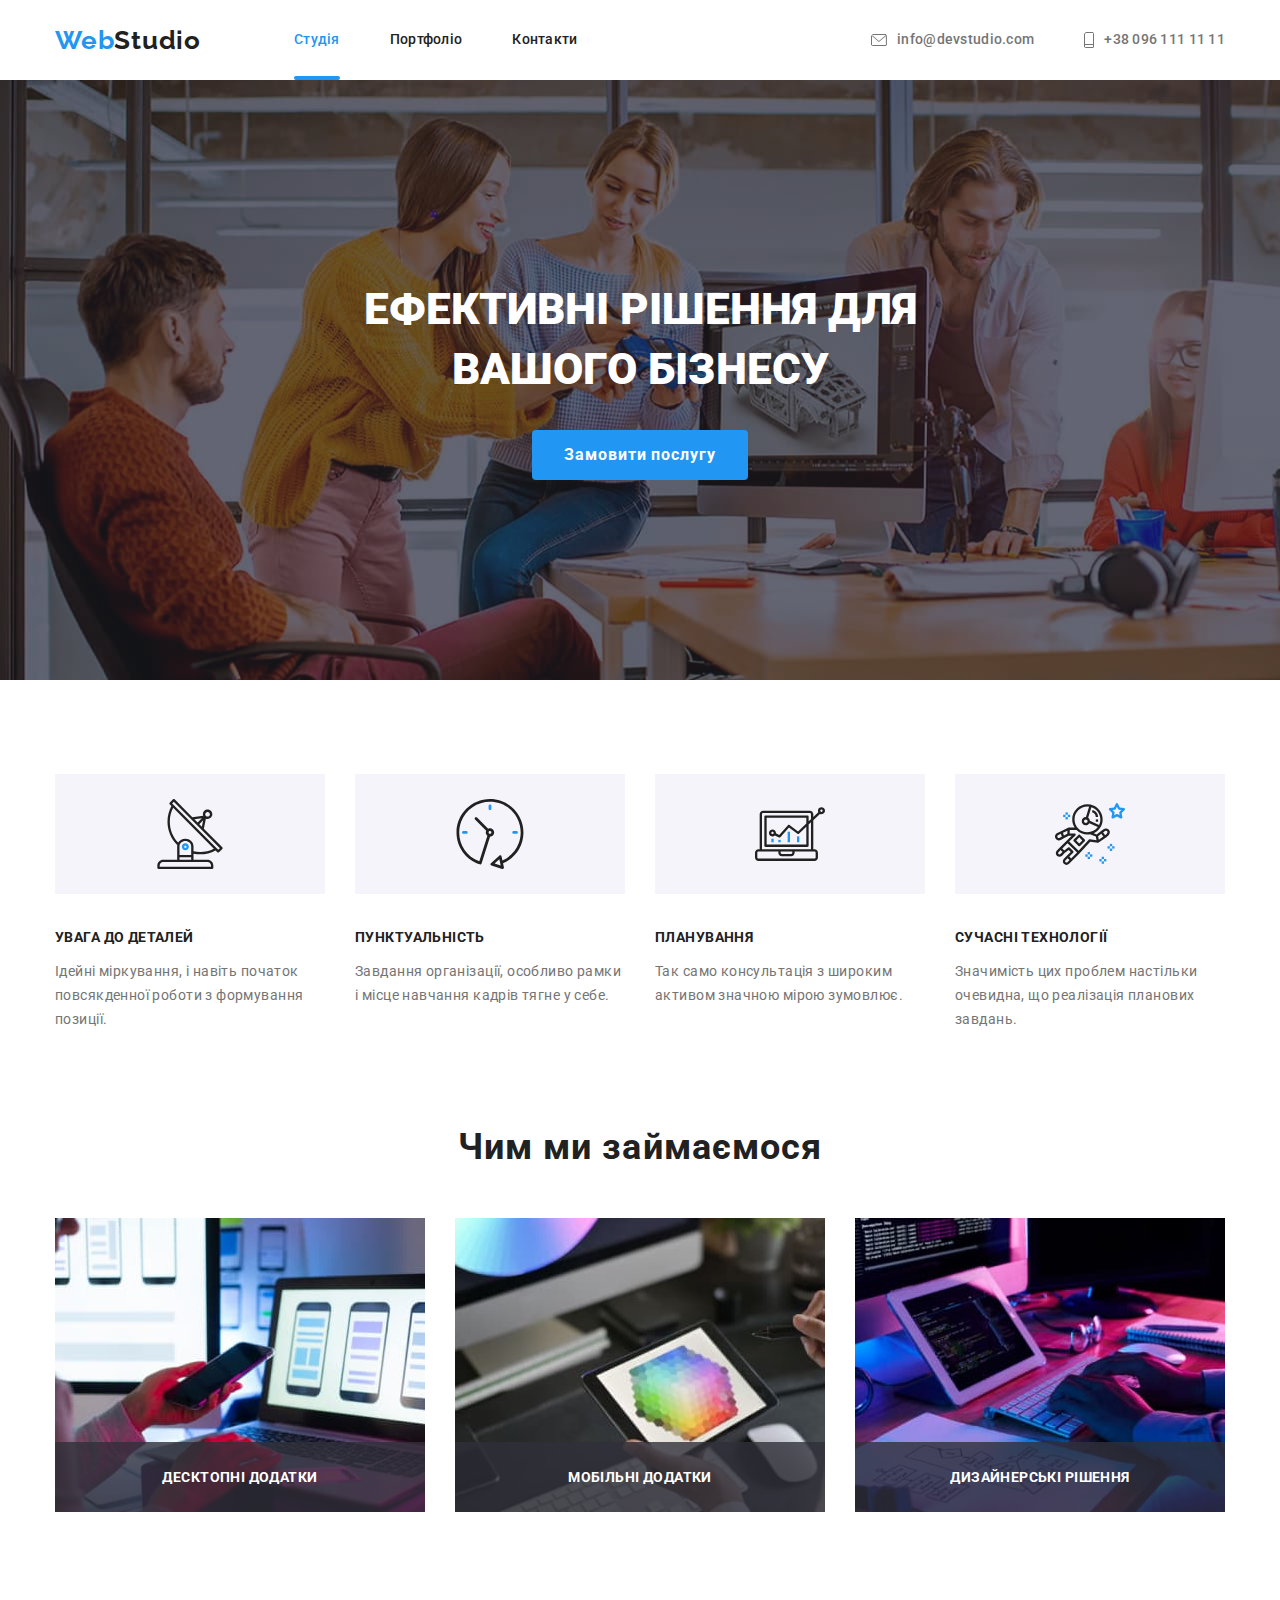
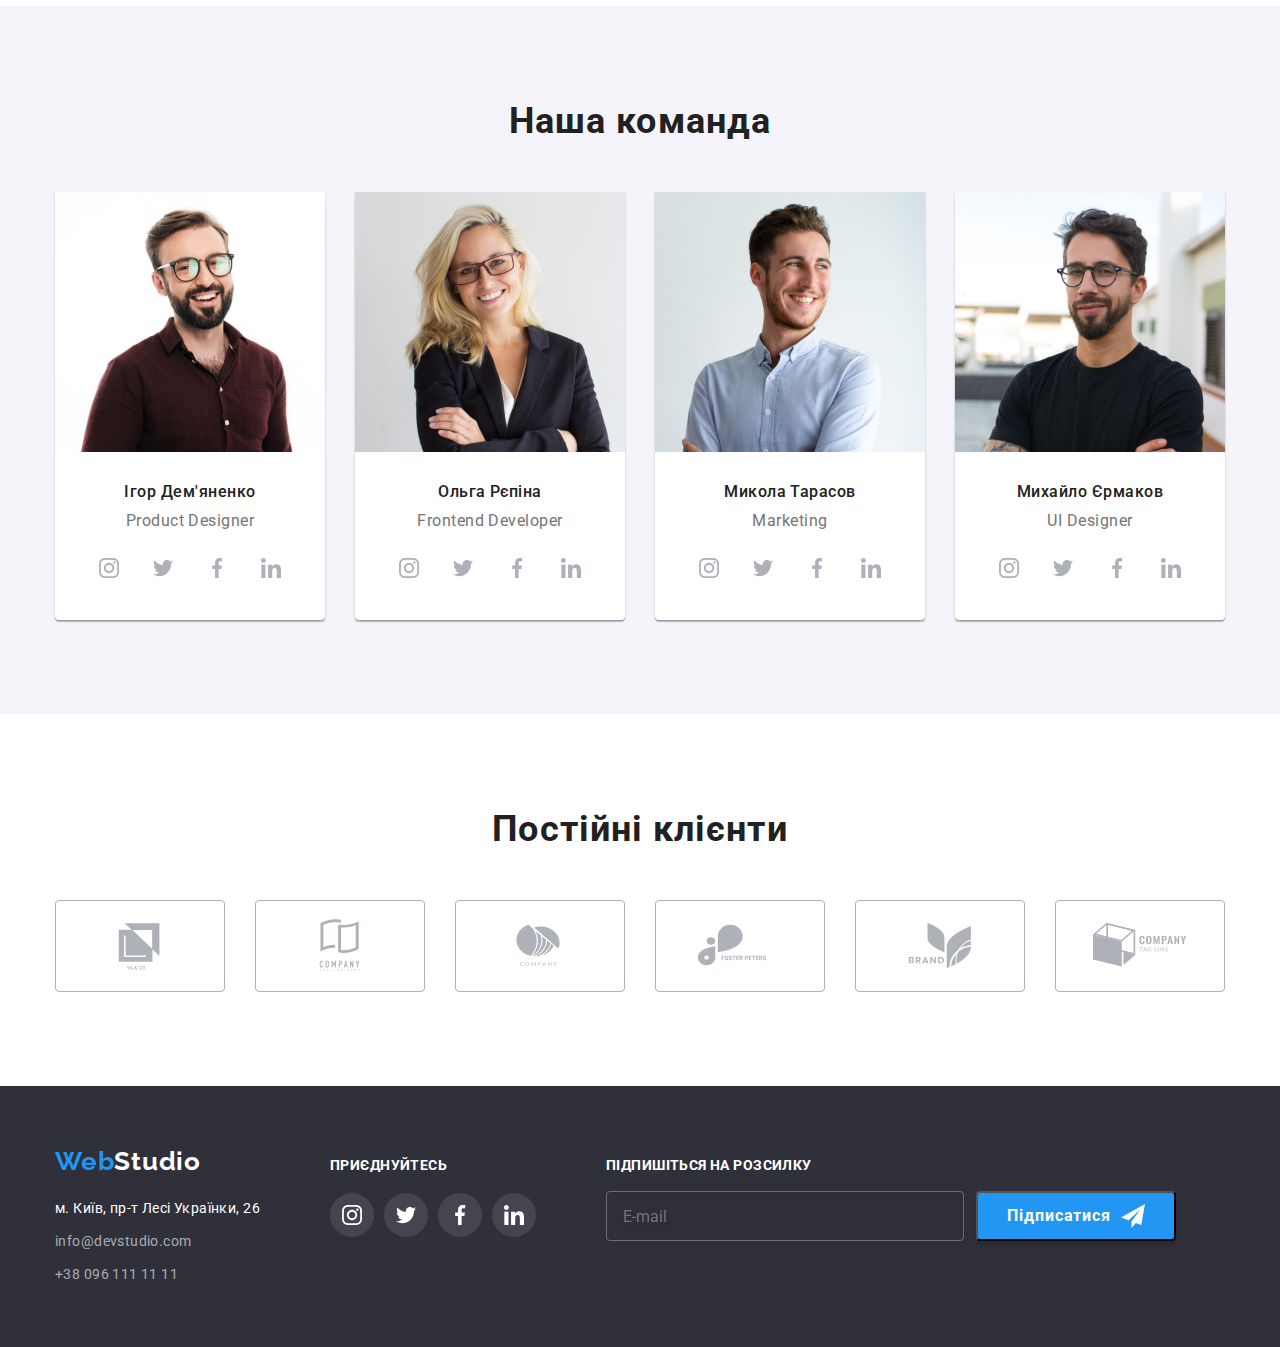
==== commit 43a1e1e4: "?" ====
--- a/index.html
+++ b/index.html
@@ -95,24 +95,24 @@
 		</section>
 		<section class="employment section-padding">
 			<div class="container">
-				<h2 class="employment-titel">Чим ми займаємося</h2>
-				<ul class="employment-list">
-					<li class="employment-items">
-						<div class="employment-up-block">
-							<img class="employment-img" src="./images/best1.jpg" alt="best1" width="370" height="294">
-							<p class="employment-up-text">ДЕСКТОПНІ ДОДАТКИ</p>
-						</div>
-					</li>
-					<li class="employment-items">
-						<div class="employment-up-block">
-							<img class="employment-img" src="./images/best2.jpg" alt="best2" width="370" height="294">
-							<p class="employment-up-text">МОБІЛЬНІ ДОДАТКИ</p>
-						</div>
-					</li>
-					<li class="employment-items">
-						<div class="employment-up-block">
-							<img class="employment-img" src="./images/best3.jpg" alt="best3" width="370" height="294">
-							<p class="employment-up-text">ДИЗАЙНЕРСЬКІ РІШЕННЯ</p>
+				<h2 class="employment__title">Чим ми займаємося</h2>
+				<ul class="applications employment__list">
+					<li class="applications__items">
+						<div class="applications__upblock">
+							<img class="applications__img" src="./images/best1.jpg" alt="best1" width="370" height="294">
+							<p class="applications__uptext">ДЕСКТОПНІ ДОДАТКИ</p>
+						</div>
+					</li>
+					<li class="applications__items">
+						<div class="applications__upblock">
+							<img class="applications__img" src="./images/best2.jpg" alt="best2" width="370" height="294">
+							<p class="applications__uptext">МОБІЛЬНІ ДОДАТКИ</p>
+						</div>
+					</li>
+					<li class="applications__items">
+						<div class="applications__upblock">
+							<img class="applications__img" src="./images/best3.jpg" alt="best3" width="370" height="294">
+							<p class="applications__uptext">ДИЗАЙНЕРСЬКІ РІШЕННЯ</p>
 						</div>
 					</li>
 				</ul>
@@ -120,36 +120,36 @@
 		</section>
 		<section class="team section-padding">
 			<div class="container">
-				<h2 class="team-uptitel">Наша команда</h2>
-				<ul class="team-list">
-					<li class="team-items">
-						<img class="team-img" src="./images/person1.jpg" alt="Ігор Дем'яненко" width="270" height="260">
-						<h3 class="team-titel">Ігор Дем'яненко</h3>
-						<p class="team-text">Product Designer</p>
-					<ul class="team-soc-list">
-						<li class="team-soc-item"><a class="team-soc-link" href="#">
-								<svg class="team-soc-icon" width="20" height="20">
+				<h2 class="team__uptitle">Наша команда</h2>
+				<ul class="person team__list">
+					<li class="person__items">
+						<img class="person__img" src="./images/person1.jpg" alt="Ігор Дем'яненко" width="270" height="260">
+						<h3 class="person__title">Ігор Дем'яненко</h3>
+						<p class="person__text">Product Designer</p>
+					<ul class="soc team__soc">
+						<li class="soc__item"><a class="soc__link" href="#">
+								<svg class="soc__icon" width="20" height="20">
 									<use href="./images/symbol-defs.svg#icon-icon-instagram">
 									</use>
 								</svg>
 							</a>
 						</li>
-						<li class="team-soc-item"><a class="team-soc-link" href="#">
-								<svg class="team-soc-icon" width="20" height="20">
+						<li class="soc__item"><a class="soc__link" href="#">
+								<svg class="soc__icon" width="20" height="20">
 									<use href="./images/symbol-defs.svg#icon-icon-twitter">
 									</use>
 								</svg>
 							</a>
 						</li>
-						<li class="team-soc-item"><a class="team-soc-link" href="#">
-								<svg class="team-soc-icon" width="20" height="20">
+						<li class="soc__item"><a class="soc__link" href="#">
+								<svg class="soc__icon" width="20" height="20">
 									<use href="./images/symbol-defs.svg#icon-icon-facebook">
 									</use>
 								</svg>
 							</a>
 							</li>
-							<li class="team-soc-item"><a class="team-soc-link" href="#">
-								<svg class="team-soc-icon" width="20" height="20">
+							<li class="soc__item"><a class="soc__link" href="#">
+								<svg class="soc__icon" width="20" height="20">
 									<use href="./images/symbol-defs.svg#icon-icon-linkedin">
 									</use>
 								</svg>
@@ -157,34 +157,34 @@
 							</li>
 					</ul>
 					</li>
-					<li class="team-items">
-						<img class="team-img" src="./images/person2.jpg" alt="Ольга Рєпіна" width="270" height="260">
-						<h3 class="team-titel">Ольга Рєпіна</h3>
-						<p class="team-text">Frontend Developer</p>
-						<ul class="team-soc-list">
-							<li class="team-soc-item"><a class="team-soc-link" href="#">
-									<svg class="team-soc-icon" width="20" height="20">
+					<li class="person__items">
+						<img class="person__img" src="./images/person2.jpg" alt="Ольга Рєпіна" width="270" height="260">
+						<h3 class="person__title">Ольга Рєпіна</h3>
+						<p class="person__text">Frontend Developer</p>
+						<ul class="soc team__soc">
+							<li class="soc__item"><a class="soc__link" href="#">
+									<svg class="soc__icon" width="20" height="20">
 										<use href="./images/symbol-defs.svg#icon-icon-instagram">
 										</use>
 									</svg>
 								</a>
 							</li>
-							<li class="team-soc-item"><a class="team-soc-link" href="#">
-									<svg class="team-soc-icon" width="20" height="20">
+							<li class="soc__item"><a class="soc__link" href="#">
+									<svg class="soc__icon" width="20" height="20">
 										<use href="./images/symbol-defs.svg#icon-icon-twitter">
 										</use>
 									</svg>
 								</a>
 							</li>
-							<li class="team-soc-item"><a class="team-soc-link" href="#">
-									<svg class="team-soc-icon" width="20" height="20">
+							<li class="soc__item"><a class="soc__link" href="#">
+									<svg class="soc__icon" width="20" height="20">
 										<use href="./images/symbol-defs.svg#icon-icon-facebook">
 										</use>
 									</svg>
 								</a>
 								</li>
-								<li class="team-soc-item"><a class="team-soc-link" href="#">
-									<svg class="team-soc-icon" width="20" height="20">
+								<li class="soc__item"><a class="soc__link" href="#">
+									<svg class="soc__icon" width="20" height="20">
 										<use href="./images/symbol-defs.svg#icon-icon-linkedin">
 										</use>
 									</svg>
@@ -192,34 +192,34 @@
 								</li>
 						</ul>
 					</li>
-					<li class="team-items">
-						<img class="team-img" src="./images/person3.jpg" alt="Микола Тарасов" width="270" height="260">
-						<h3 class="team-titel">Микола Тарасов</h3>
-						<p class="team-text">Marketing</p>
-						<ul class="team-soc-list">
-							<li class="team-soc-item"><a class="team-soc-link" href="#">
-									<svg class="team-soc-icon" width="20" height="20">
+					<li class="person__items">
+						<img class="person__img" src="./images/person3.jpg" alt="Микола Тарасов" width="270" height="260">
+						<h3 class="person__title">Микола Тарасов</h3>
+						<p class="person__text">Marketing</p>
+						<ul class="soc team__soc">
+							<li class="soc__item"><a class="soc__link" href="#">
+									<svg class="soc__icon" width="20" height="20">
 										<use href="./images/symbol-defs.svg#icon-icon-instagram">
 										</use>
 									</svg>
 								</a>
 							</li>
-							<li class="team-soc-item"><a class="team-soc-link" href="#">
-									<svg class="team-soc-icon" width="20" height="20">
+							<li class="soc__item"><a class="soc__link" href="#">
+									<svg class="soc__icon" width="20" height="20">
 										<use href="./images/symbol-defs.svg#icon-icon-twitter">
 										</use>
 									</svg>
 								</a>
 							</li>
-							<li class="team-soc-item"><a class="team-soc-link" href="#">
-									<svg class="team-soc-icon" width="20" height="20">
+							<li class="soc__item"><a class="soc__link" href="#">
+									<svg class="soc__icon" width="20" height="20">
 										<use href="./images/symbol-defs.svg#icon-icon-facebook">
 										</use>
 									</svg>
 								</a>
 								</li>
-								<li class="team-soc-item"><a class="team-soc-link" href="#">
-									<svg class="team-soc-icon" width="20" height="20">
+								<li class="soc__item"><a class="soc__link" href="#">
+									<svg class="soc__icon" width="20" height="20">
 										<use href="./images/symbol-defs.svg#icon-icon-linkedin">
 										</use>
 									</svg>
@@ -227,34 +227,34 @@
 								</li>
 						</ul>
 					</li>
-					<li class="team-items">
-						<img class="team-img" src="./images/person4.jpg" alt="Михайло Єрмаков" width="270" height="260">
-						<h3 class="team-titel">Михайло Єрмаков</h3>
-						<p class="team-text">UI Designer</p>
-						<ul class="team-soc-list">
-							<li class="team-soc-item"><a class="team-soc-link" href="#">
-									<svg class="team-soc-icon" width="20" height="20">
+					<li class="person__items">
+						<img class="person__img" src="./images/person4.jpg" alt="Михайло Єрмаков" width="270" height="260">
+						<h3 class="person__title">Михайло Єрмаков</h3>
+						<p class="person__text">UI Designer</p>
+						<ul class="soc team__soc">
+							<li class="soc__item"><a class="soc__link" href="#">
+									<svg class="soc__icon" width="20" height="20">
 										<use href="./images/symbol-defs.svg#icon-icon-instagram">
 										</use>
 									</svg>
 								</a>
 							</li>
-							<li class="team-soc-item"><a class="team-soc-link" href="#">
-									<svg class="team-soc-icon" width="20" height="20">
+							<li class="soc__item"><a class="soc__link" href="#">
+									<svg class="soc__icon" width="20" height="20">
 										<use href="./images/symbol-defs.svg#icon-icon-twitter">
 										</use>
 									</svg>
 								</a>
 							</li>
-							<li class="team-soc-item"><a class="team-soc-link" href="#">
-									<svg class="team-soc-icon" width="20" height="20">
+							<li class="soc__item"><a class="soc__link" href="#">
+									<svg class="soc__icon" width="20" height="20">
 										<use href="./images/symbol-defs.svg#icon-icon-facebook">
 										</use>
 									</svg>
 								</a>
 								</li>
-								<li class="team-soc-item"><a class="team-soc-link" href="#">
-									<svg class="team-soc-icon" width="20" height="20">
+								<li class="soc__item"><a class="soc__link" href="#">
+									<svg class="soc__icon" width="20" height="20">
 										<use href="./images/symbol-defs.svg#icon-icon-linkedin">
 										</use>
 									</svg>
@@ -267,46 +267,46 @@
 		</section>		
 		<section class="client  section-padding">
 			<div class="container ">
-				<h2 class="client-titel" >Постійні клієнти</h2>
-				<ul class="client-list">
-					<li class="client-list-items">
-						<a class="client-list-link"  href="#">
-						<svg class="client-list-icon" width="106" height="60">
+				<h2 class="client__title" >Постійні клієнти</h2>
+				<ul class="friends client__list">
+					<li class="friends__items">
+						<a class="friends__link"  href="#">
+						<svg class="friends__icon" width="106" height="60">
 							<use href="./images/symbol-defs.svg#icon-Logo-1"></use>
 						</svg>
 						</a>
 					</li>
-					<li class="client-list-items">
-						<a class="client-list-link"  href="#">
-						<svg class="client-list-icon" width="106" height="60">
+					<li class="friends__items">
+						<a class="friends__link"  href="#">
+						<svg class="friends__icon" width="106" height="60">
 							<use href="./images/symbol-defs.svg#icon-Logo-2"></use>
 						</svg>
 						</a>
 					</li>
-					<li class="client-list-items">
-						<a class="client-list-link"  href="#">
-						<svg class="client-list-icon" width="106" height="60">
+					<li class="friends__items">
+						<a class="friends__link"  href="#">
+						<svg class="friends__icon" width="106" height="60">
 							<use href="./images/symbol-defs.svg#icon-Logo-3"></use>
 						</svg>
 						</a>
 					</li>
-					<li class="client-list-items">
-						<a class="client-list-link"  href="#">
-						<svg class="client-list-icon" width="106" height="60">
+					<li class="friends__items">
+						<a class="friends__link"  href="#">
+						<svg class="friends__icon" width="106" height="60">
 							<use href="./images/symbol-defs.svg#icon-Logo-4"></use>
 						</svg>
 						</a>
 					</li>
-					<li class="client-list-items">
-						<a class="client-list-link"  href="#">
-						<svg class="client-list-icon" width="106" height="60">
+					<li class="friends__items">
+						<a class="friends__link"  href="#">
+						<svg class="friends__icon" width="106" height="60">
 							<use href="./images/symbol-defs.svg#icon-Logo-5"></use>
 						</svg>
 						</a>
 					</li>
-					<li class="client-list-items">
-						<a class="client-list-link"  href="#">
-						<svg class="client-list-icon" width="106" height="60">
+					<li class="friends__items">
+						<a class="friends__link"  href="#">
+						<svg class="friends__icon" width="106" height="60">
 							<use href="./images/symbol-defs.svg#icon-Logo-6"></use>
 						</svg>
 						</a>
--- a/css/main.min.css
+++ b/css/main.min.css
@@ -1 +1 @@
-html,body,div,span,applet,object,iframe,h1,h2,h3,h4,h5,h6,p,blockquote,pre,a,abbr,acronym,address,big,cite,code,del,dfn,em,img,ins,kbd,q,s,samp,small,strike,strong,sub,sup,tt,var,b,u,i,center,dl,dt,dd,ol,ul,li,fieldset,form,label,legend,table,caption,tbody,tfoot,thead,tr,th,td,article,aside,canvas,details,embed,figure,figcaption,footer,header,hgroup,menu,nav,output,ruby,section,summary,time,mark,audio,video{margin:0;padding:0;border:0;font-size:100%;font:inherit;vertical-align:baseline}article,aside,details,figcaption,figure,footer,header,hgroup,menu,nav,section{display:block}html{height:100%}body{line-height:1}ol,ul{list-style:none}blockquote,q{quotes:none}blockquote:before,blockquote:after,q:before,q:after{content:"";content:none}table{border-collapse:collapse;border-spacing:0}/*! modern-normalize v1.1.0 | MIT License | https://github.com/sindresorhus/modern-normalize */*,::before,::after{box-sizing:border-box}html{line-height:1.15;-webkit-text-size-adjust:100%;-moz-tab-size:4;-o-tab-size:4;tab-size:4}body{margin:0;font-family:system-ui,-apple-system,"Segoe UI",Roboto,Helvetica,Arial,sans-serif,"Apple Color Emoji","Segoe UI Emoji"}hr{height:0;color:inherit}abbr[title]{-webkit-text-decoration:underline dotted;text-decoration:underline dotted}b,strong{font-weight:bolder}code,kbd,samp,pre{font-family:ui-monospace,SFMono-Regular,Consolas,"Liberation Mono",Menlo,monospace;font-size:1em}small{font-size:80%}sub,sup{font-size:75%;line-height:0;position:relative;vertical-align:baseline}sub{bottom:-0.25em}sup{top:-0.5em}table{text-indent:0;border-color:inherit}button,input,optgroup,select,textarea{font-family:inherit;font-size:100%;line-height:1.15;margin:0}button,select{text-transform:none}button,[type=button],[type=reset],[type=submit]{-webkit-appearance:button}::-moz-focus-inner{border-style:none;padding:0}:-moz-focusring{outline:1px dotted ButtonText}:-moz-ui-invalid{box-shadow:none}legend{padding:0}progress{vertical-align:baseline}::-webkit-inner-spin-button,::-webkit-outer-spin-button{height:auto}[type=search]{-webkit-appearance:textfield;outline-offset:-2px}::-webkit-search-decoration{-webkit-appearance:none}::-webkit-file-upload-button{-webkit-appearance:button;font:inherit}summary{display:list-item}body{font-family:"Roboto",sans-serif;color:var(--contacts-color)}:root{--brand-color: #2196F3;--text-color-N1: #212121;--contacts-color: #757575;--hero-color:#2F303A;--text-color-N2: #FFFFFF;--btn-portfolio: #F5F4FA;--cubik: cubic-bezier(0.4, 0, 0.2, 1)}.container{width:1200px;box-sizing:border-box;padding-left:15px;padding-right:15px;margin:0 auto}.section-padding{padding-top:94px;padding-bottom:94px}.flex{display:flex;align-items:center}.hide{border:0;clip:rect(1px, 1px, 1px, 1px);-webkit-clip-path:inset(50%);clip-path:inset(50%);height:1px;margin:-1px;overflow:hidden;padding:0;position:absolute;width:1px;word-wrap:normal !important}.header-border{border-bottom:1px solid #ececec}.logo{font-family:"Raleway";font-style:normal;font-weight:700;font-size:26px;line-height:1.19;letter-spacing:.03em;text-decoration:none;color:var(--text-color-N1);transition:color 250ms var(--cubik)}.header__logo{margin-right:93px}.logo:focus,.logo:hover{color:var(--brand-color)}.logo__span{color:var(--brand-color)}.header__navigation{margin-right:auto}.menu{list-style-type:none;display:flex;flex-direction:row}.menu__item:not(:last-child){margin-right:50px}.menu__link{font-style:normal;font-weight:500;font-size:14px;line-height:1.14;letter-spacing:.02em;color:var(--text-color-N1);text-decoration:none;padding:32px 0px;display:block;transition:color 250ms var(--cubik);position:relative}.active{color:var(--brand-color)}.current::after{content:"";height:4px;background-color:var(--brand-color);border-radius:2px;position:absolute;bottom:0px;left:0px;margin:0 auto;width:100%}.menu__link:focus,.menu__link:hover{color:var(--brand-color)}.menu__link:active{color:var(--brand-color)}.header__contacts{list-style-type:none;display:flex;align-items:center}.contacts__items:not(:last-child){margin-right:50px}.contacts__link{text-decoration:none;color:var(--contacts-color);font-family:"Roboto";font-style:normal;font-weight:500;font-size:14px;line-height:1.14;letter-spacing:.02em;padding:32px 0px;display:flex;align-items:center;transition:color 250ms var(--cubik)}.contacts__link:hover,.contacts__link:focus{color:var(--brand-color)}.hcontacts__link:active{color:var(--brand-color)}.contacts__icon{margin-right:10px;fill:currentColor}.hero{background-image:linear-gradient(rgba(47, 48, 58, 0.4), rgba(47, 48, 58, 0.4)),url(../images/heto-background.jpg);padding-top:200px;padding-bottom:200px;max-width:1600px;margin:0 auto}.hero__titel{font-style:normal;font-weight:900;font-size:44px;line-height:1.36;color:var(--text-color-N2);text-align:center;text-transform:uppercase;margin-bottom:30px}.hero__btn{font-family:inherit;font-style:normal;font-weight:700;font-size:16px;line-height:1.875;display:block;align-items:center;text-align:center;letter-spacing:.06em;color:var(--text-color-N2);background-color:var(--brand-color);border:0;border-radius:4px;cursor:pointer;margin:0 auto;padding:10px 32px}.approach__uptitel{display:none}.approach__list{display:flex;gap:30px}.skill__items{list-style-type:none;width:270px}.skill__box{width:270px;height:120px;background-color:#f5f4fa;display:flex;justify-content:center;align-items:center;margin-bottom:30px}.skill__titel{font-style:normal;font-weight:700;font-size:14px;line-height:1.875;letter-spacing:.03em;text-transform:uppercase;color:var(--text-color-N1);margin-bottom:10px}.skill__text{font-style:normal;font-weight:400;font-size:14px;line-height:1.714;letter-spacing:.03em;color:var(--contacts-color)}.approach-uptitel{display:none}.approach-list{display:flex;gap:30px}.approach-items{list-style-type:none;width:270px}.approach-items-box{width:270px;height:120px;background-color:#f5f4fa;display:flex;justify-content:center;align-items:center;margin-bottom:30px}.approach-titel{font-style:normal;font-weight:700;font-size:14px;line-height:1.875;letter-spacing:.03em;text-transform:uppercase;color:var(--text-color-N1);margin-bottom:10px}.approach-text{font-style:normal;font-weight:400;font-size:14px;line-height:1.714;letter-spacing:.03em;color:var(--contacts-color)}.employment{padding-top:0px}.employment-titel{font-style:normal;font-weight:700;font-size:36px;line-height:1.17;text-align:center;letter-spacing:.03em;text-align:center;color:var(--text-color-N1);margin-bottom:50px}.employment-list{display:flex;list-style-type:none;gap:30px}.employment-up-block{position:relative}.employment-up-text{font-style:normal;font-weight:700;font-size:14px;line-height:16px;text-align:center;letter-spacing:.03em;text-transform:uppercase;color:#fff;background:rgba(47,48,58,.8);position:absolute;bottom:0;width:100%;min-height:70px;display:flex;justify-content:center;align-items:center}.employment-img{display:block}.team{background-color:var(--btn-portfolio)}.team-uptitel{font-style:normal;font-weight:700;font-size:36px;line-height:1.17;text-align:center;letter-spacing:.03em;text-align:center;color:var(--text-color-N1);margin-bottom:50px}.team-list{list-style-type:none;display:flex;gap:30px}.team-items{background:#fff;box-shadow:0px 1px 3px rgba(0,0,0,.12),0px 1px 1px rgba(0,0,0,.14),0px 2px 1px rgba(0,0,0,.2);border-radius:0px 0px 4px 4px;padding-bottom:30px}.team-img{margin-bottom:30px;display:block}.team-titel{font-style:normal;font-weight:500;font-size:16px;line-height:1.19;text-align:center;letter-spacing:.03em;color:var(--text-color-N1);margin-bottom:10px}.team-text{font-style:normal;font-weight:400;font-size:16px;line-height:1.19;text-align:center;letter-spacing:.03em;color:var(--contacts-color);margin-bottom:16px}.team-soc-list{display:flex;justify-content:center;gap:10px}.team-soc-item{width:44px;height:44px}.team-soc-link{width:100%;height:100%;border-radius:50%;display:flex;justify-content:center;align-items:center;transition:background-color 250ms var(--cubik),color 250ms var(--cubik);color:#afb1b8;background-color:var(--text-color-N2)}.team-soc-link:hover,.team-soc-link:focus{color:var(--text-color-N2);background-color:var(--brand-color)}.team-soc-icon{fill:currentColor}.client-titel{font-style:normal;font-weight:700;font-size:36px;line-height:42px;text-align:center;letter-spacing:.03em;color:var(--text-color-N1);margin-bottom:50px}.client-list{display:flex;gap:30px}.client-list-items{width:170px;height:92px}.client-list-link{border:1px solid #afb1b8;border-radius:4px;width:100%;height:100%;color:#afb1b8;display:flex;justify-content:center;align-items:center;transition:color 250ms var(--cubik)}.client-list-link:hover,.client-list-link:focus{border-color:var(--brand-color);color:var(--brand-color)}.client-list-icon{fill:currentColor}.footer{background-color:var(--hero-color);padding-top:60px;padding-bottom:60px}.footer .container{display:flex;align-items:baseline;gap:70px}.footer-flex{display:flex}.footer-link{font-family:"Raleway";font-style:normal;font-weight:700;font-size:26px;line-height:1.19;letter-spacing:.03em;text-decoration:none;color:var(--text-color-N2);margin-bottom:20px;display:block}.footer-logo{color:var(--brand-color)}.footer-list-items{list-style-type:none}.footer-list-items:not(:last-child){margin-bottom:9px}.footer-nav-map{font-family:"Roboto";font-style:normal;font-weight:400;font-size:14px;line-height:1.714;letter-spacing:.03em;color:#fff;text-decoration:none;transition:color 250ms var(--cubik)}.footer-nav-map:hover,.footer-nav-map:focus{color:var(--brand-color)}.footer-nav-map:active{color:var(--brand-color)}.footer-nav-contacts{font-style:normal;font-weight:400;font-size:14px;line-height:1.714;letter-spacing:.03em;color:rgba(255,255,255,.6);text-decoration:none;transition:color 250ms var(--cubik)}.footer-nav-contacts:hover,.footer-nav-contacts:focus{color:var(--brand-color)}.footer-nav-contacts:active{color:var(--brand-color)}.footer-soc-list{display:flex;justify-content:center;gap:10px}.footer-soc-item{width:44px;height:44px}.footer-text{font-style:normal;font-weight:700;font-size:14px;line-height:16px;letter-spacing:.03em;text-transform:uppercase;color:#fff;display:block;margin-bottom:20px}.footer-soc-link{width:100%;height:100%;border-radius:50%;display:flex;justify-content:center;align-items:center;color:var(--text-color-N2);background-color:rgba(255,255,255,.1);transition:background-color 250ms var(--cubik),color 250ms var(--cubik)}.footer-soc-link:hover,.footer-soc-link:focus{color:var(--text-color-N2);background-color:var(--brand-color)}.footer-soc-icon{fill:currentColor}.footer-email-text{font-style:normal;font-weight:700;font-size:14px;line-height:.875;letter-spacing:.03em;text-transform:uppercase;color:var(--text-color-N2);margin-bottom:20px}.footer-email-form{display:flex}.footer-form{font-style:normal;font-weight:700;font-size:14px;line-height:1.14;letter-spacing:.03em;text-transform:uppercase;color:#fff;margin-bottom:20px}.footer-input{border:1px solid rgba(255,255,255,.3);filter:drop-shadow(0px 4px 4px rgba(0, 0, 0, 0.15));border-radius:4px;background-color:rgba(0,0,0,0);width:358px;height:50px;margin-right:12px;padding:15px 16px}.footer-button{font-family:inherit;width:200px;height:50px;background:#2196f3;box-shadow:0px 4px 4px rgba(0,0,0,.15);border-radius:4px;font-family:"Roboto";font-style:normal;font-weight:700;font-size:16px;line-height:1.55;display:flex;align-items:center;text-align:center;justify-content:center;gap:10px;cursor:pointer;letter-spacing:.06em;color:#fff}.footer-form-icon{fill:#fff}.portfolio-uptitel{display:none}.portfolio-list-btn{list-style-type:none;display:flex;gap:8px;justify-content:center;margin-bottom:50px}.portfolio-btn{font-style:normal;font-weight:500;font-size:16px;line-height:1.625;text-align:center;letter-spacing:.03em;color:var(--text-color-N1);cursor:pointer;background:var(--btn-portfolio);border-radius:4px;border:0;min-width:125px;height:38px;transition:background-color 250ms var(--cubik),color 250ms var(--cubik)}.portfolio-btn:focus,.portfolio-btn:hover{color:#fff;background-color:var(--brand-color)}.portfolio-btn:active{color:var(--brand-color)}.portfolio-list-about{list-style-type:none;display:flex;flex-wrap:wrap;gap:30px}.portfolio-block{width:370px;height:404px;background:#fff;border:1px solid #eee}.portfolio-block:hover .portfolio-block-text{transform:translateY(0)}.portfolio-block-link{text-decoration:none;display:block;transition:box-shadow 250ms var(--cubik)}.portfolio-block-link:hover,.portfolio-block-link:focus{box-shadow:0px 1px 1px rgba(0,0,0,.12),0px 4px 4px rgba(0,0,0,.06),1px 4px 6px rgba(0,0,0,.16)}.portfolio-block-wrap{position:relative;overflow:hidden}.portfolio-block-img{display:block}.portfolio-block-text{font-style:normal;font-weight:400;font-size:18px;line-height:1.56;letter-spacing:.03em;color:var(--text-color-N2);background-color:rgba(33,150,243,.9);position:absolute;top:0;padding:63px 24px;height:100%;transform:translateY(100%);transition:transform 250ms var(--cubik)}.portfolio-titel{font-style:normal;font-weight:700;font-size:18px;line-height:2;letter-spacing:.06em;color:var(--text-color-N1);margin-bottom:4px}.portfolio-text{font-style:normal;font-weight:400;font-size:16px;line-height:1.875;letter-spacing:.03em;color:var(--contacts-color)}.backdrop{width:100%;height:100%;background-color:rgba(0,0,0,.2);position:fixed;top:0;transition:opacity 250ms var(--cubik),visibility 250ms var(--cubik)}.modal{width:528px;min-height:581px;background-color:#fff;box-shadow:0px 1px 3px rgba(0,0,0,.12),0px 1px 1px rgba(0,0,0,.14),0px 2px 1px rgba(0,0,0,.2);border-radius:4px;position:absolute;top:50%;left:50%;transform:translate(-50%, -50%) scale(1) rotate(0deg);transition:transform 250ms var(--cubik);padding:40px}.backdrop.is-hidden .modal{transform:translate(-50%, -50%) scale(2) rotate(360deg)}.modal-button{position:absolute;right:8px;top:8px;width:30px;height:30px;background-color:#fff;border:1px solid rgba(0,0,0,.1);border-radius:50%;display:flex;justify-content:center;align-items:center;cursor:pointer;transition:color 250ms var(--cubik)}.modal-button:hover .modal-icon,.modal-button:focus .modal-icon{color:var(--brand-color)}.modal-button{fill:currentColor}.modal-titel{font-style:normal;font-weight:700;font-size:20px;line-height:1.15;text-align:center;letter-spacing:.03em;color:var(--text-color-N1);margin-bottom:30px}.modal-field{margin-bottom:10px}.modal-field:last-child{margin-bottom:0px}.modal-form-label{font-style:normal;font-weight:400;font-size:12px;line-height:1.15;letter-spacing:.01em;display:block;color:var(--contacts-color);margin-bottom:4px}.modal-form-wrapper{position:relative}.modal-input{width:100%;height:40px;border:1px solid rgba(33,33,33,.2);border-radius:4px;background-color:rgba(0,0,0,0);outline:rgba(0,0,0,0);padding-left:42px;transition:border 250ms var(--cubik),border 250ms var(--cubik)}.modal-input:hover .modal-form-icon,.modal-input:focus .modal-form-icon{color:var(--brand-color)}.modal-input:focus,.modal-input:hover{border-color:var(--brand-color)}.modal-input:focus+.modal-form-icon,.modal-input:hover+.modal-form-icon{fill:var(--brand-color)}.modal-input::-moz-placeholder{font-family:"Roboto";font-style:normal;font-weight:400;font-size:12px;line-height:1.15;letter-spacing:.01em;color:var(--contacts-color)}.modal-input:-ms-input-placeholder{font-family:"Roboto";font-style:normal;font-weight:400;font-size:12px;line-height:1.15;letter-spacing:.01em;color:var(--contacts-color)}.modal-input::placeholder{font-family:"Roboto";font-style:normal;font-weight:400;font-size:12px;line-height:1.15;letter-spacing:.01em;color:var(--contacts-color)}.modal-form-icon{position:absolute;left:12px;top:50%;transform:translateY(-50%)}.modal-field-comment{width:100%;height:120px;border:1px solid rgba(33,33,33,.2);border-radius:4px;font-style:normal;font-weight:400;font-size:12px;line-height:1.15;letter-spacing:.01em;background-color:rgba(0,0,0,0);outline:rgba(0,0,0,0);resize:none;padding:12px 16px;margin-bottom:10px}.is-hidden{opacity:0;visibility:hidden;pointer-events:none}.position{position:relative}.modal-check{position:absolute;top:15px;left:27px;transition:color 250ms var(--cubik)}.check-text{font-style:normal;font-weight:400;font-size:14px;line-height:1.714;letter-spacing:.03em;color:var(--contacts-color);display:flex;align-items:center;justify-content:center;margin-bottom:30px}.check-text span{width:16px;height:15px;border:2px solid var(--text-color-N1);margin-right:8px;border-radius:2px;display:flex;justify-content:center;align-items:center;fill:rgba(0,0,0,0)}.modal-check:checked+.check-text span{background-color:var(--brand-color);border:none;fill:#fff}.modal-check-polyti{font-family:inherit;color:var(--brand-color);margin-left:5px}.modal-form-button{font-family:inherit;font-style:normal;font-weight:700;font-size:16px;line-height:30px;width:200px;height:50px;color:var(--text-color-N2);background-color:var(--brand-color);border:0;border-radius:4px;display:flex;justify-content:center;align-items:center;cursor:pointer;margin:0 auto;padding:10px 32px}/*# sourceMappingURL=main.min.css.map */+html,body,div,span,applet,object,iframe,h1,h2,h3,h4,h5,h6,p,blockquote,pre,a,abbr,acronym,address,big,cite,code,del,dfn,em,img,ins,kbd,q,s,samp,small,strike,strong,sub,sup,tt,var,b,u,i,center,dl,dt,dd,ol,ul,li,fieldset,form,label,legend,table,caption,tbody,tfoot,thead,tr,th,td,article,aside,canvas,details,embed,figure,figcaption,footer,header,hgroup,menu,nav,output,ruby,section,summary,time,mark,audio,video{margin:0;padding:0;border:0;font-size:100%;font:inherit;vertical-align:baseline}article,aside,details,figcaption,figure,footer,header,hgroup,menu,nav,section{display:block}html{height:100%}body{line-height:1}ol,ul{list-style:none}blockquote,q{quotes:none}blockquote:before,blockquote:after,q:before,q:after{content:"";content:none}table{border-collapse:collapse;border-spacing:0}/*! modern-normalize v1.1.0 | MIT License | https://github.com/sindresorhus/modern-normalize */*,::before,::after{box-sizing:border-box}html{line-height:1.15;-webkit-text-size-adjust:100%;-moz-tab-size:4;-o-tab-size:4;tab-size:4}body{margin:0;font-family:system-ui,-apple-system,"Segoe UI",Roboto,Helvetica,Arial,sans-serif,"Apple Color Emoji","Segoe UI Emoji"}hr{height:0;color:inherit}abbr[title]{-webkit-text-decoration:underline dotted;text-decoration:underline dotted}b,strong{font-weight:bolder}code,kbd,samp,pre{font-family:ui-monospace,SFMono-Regular,Consolas,"Liberation Mono",Menlo,monospace;font-size:1em}small{font-size:80%}sub,sup{font-size:75%;line-height:0;position:relative;vertical-align:baseline}sub{bottom:-0.25em}sup{top:-0.5em}table{text-indent:0;border-color:inherit}button,input,optgroup,select,textarea{font-family:inherit;font-size:100%;line-height:1.15;margin:0}button,select{text-transform:none}button,[type=button],[type=reset],[type=submit]{-webkit-appearance:button}::-moz-focus-inner{border-style:none;padding:0}:-moz-focusring{outline:1px dotted ButtonText}:-moz-ui-invalid{box-shadow:none}legend{padding:0}progress{vertical-align:baseline}::-webkit-inner-spin-button,::-webkit-outer-spin-button{height:auto}[type=search]{-webkit-appearance:textfield;outline-offset:-2px}::-webkit-search-decoration{-webkit-appearance:none}::-webkit-file-upload-button{-webkit-appearance:button;font:inherit}summary{display:list-item}body{font-family:"Roboto",sans-serif;color:var(--contacts-color)}:root{--brand-color: #2196F3;--text-color-N1: #212121;--contacts-color: #757575;--hero-color:#2F303A;--text-color-N2: #FFFFFF;--btn-portfolio: #F5F4FA;--cubik: cubic-bezier(0.4, 0, 0.2, 1)}.container{width:1200px;box-sizing:border-box;padding-left:15px;padding-right:15px;margin:0 auto}.section-padding{padding-top:94px;padding-bottom:94px}.flex{display:flex;align-items:center}.hide{border:0;clip:rect(1px, 1px, 1px, 1px);-webkit-clip-path:inset(50%);clip-path:inset(50%);height:1px;margin:-1px;overflow:hidden;padding:0;position:absolute;width:1px;word-wrap:normal !important}.header-border{border-bottom:1px solid #ececec}.header__logo{margin-right:93px}.header__navigation{margin-right:auto}.logo{font-family:"Raleway";font-style:normal;font-weight:700;font-size:26px;line-height:1.19;letter-spacing:.03em;text-decoration:none;color:var(--text-color-N1);transition:color 250ms var(--cubik)}.logo__span{color:var(--brand-color)}.logo:focus,.logo:hover{color:var(--brand-color)}.menu{list-style-type:none;display:flex;flex-direction:row}.menu__item:not(:last-child){margin-right:50px}.menu__link{font-style:normal;font-weight:500;font-size:14px;line-height:1.14;letter-spacing:.02em;color:var(--text-color-N1);text-decoration:none;padding:32px 0px;display:block;transition:color 250ms var(--cubik);position:relative}.menu__link:focus,.menu__link:hover{color:var(--brand-color)}.menu__link:active{color:var(--brand-color)}.active{color:var(--brand-color)}.current::after{content:"";height:4px;background-color:var(--brand-color);border-radius:2px;position:absolute;bottom:0px;left:0px;margin:0 auto;width:100%}.header__contacts{list-style-type:none;display:flex;align-items:center}.contacts__items:not(:last-child){margin-right:50px}.contacts__link{text-decoration:none;color:var(--contacts-color);font-family:"Roboto";font-style:normal;font-weight:500;font-size:14px;line-height:1.14;letter-spacing:.02em;padding:32px 0px;display:flex;align-items:center;transition:color 250ms var(--cubik)}.contacts__link:hover,.contacts__link:focus{color:var(--brand-color)}.contacts__link:active{color:var(--brand-color)}.contacts__icon{margin-right:10px;fill:currentColor}.hero{background-image:linear-gradient(rgba(47, 48, 58, 0.4), rgba(47, 48, 58, 0.4)),url(../images/heto-background.jpg);padding-top:200px;padding-bottom:200px;max-width:1600px;margin:0 auto}.hero__titel{font-style:normal;font-weight:900;font-size:44px;line-height:1.36;color:var(--text-color-N2);text-align:center;text-transform:uppercase;margin-bottom:30px}.hero__btn{font-family:inherit;font-style:normal;font-weight:700;font-size:16px;line-height:1.875;display:block;align-items:center;text-align:center;letter-spacing:.06em;color:var(--text-color-N2);background-color:var(--brand-color);border:0;border-radius:4px;cursor:pointer;margin:0 auto;padding:10px 32px}.approach__uptitel{display:none}.approach__list{display:flex;gap:30px}.skill__items{list-style-type:none;width:270px}.skill__box{width:270px;height:120px;background-color:#f5f4fa;display:flex;justify-content:center;align-items:center;margin-bottom:30px}.skill__titel{font-style:normal;font-weight:700;font-size:14px;line-height:1.875;letter-spacing:.03em;text-transform:uppercase;color:var(--text-color-N1);margin-bottom:10px}.skill__text{font-style:normal;font-weight:400;font-size:14px;line-height:1.714;letter-spacing:.03em;color:var(--contacts-color)}.employment{padding-top:0px}.employment__title{font-style:normal;font-weight:700;font-size:36px;line-height:1.17;text-align:center;letter-spacing:.03em;text-align:center;color:var(--text-color-N1);margin-bottom:50px}.employment__list{display:flex;list-style-type:none;gap:30px}.applications__upblock{position:relative}.applications__uptext{font-style:normal;font-weight:700;font-size:14px;line-height:16px;text-align:center;letter-spacing:.03em;text-transform:uppercase;color:#fff;background:rgba(47,48,58,.8);position:absolute;bottom:0;width:100%;min-height:70px;display:flex;justify-content:center;align-items:center}.applications__img{display:block}.team{background-color:var(--btn-portfolio)}.team__uptitle{font-style:normal;font-weight:700;font-size:36px;line-height:1.17;text-align:center;letter-spacing:.03em;text-align:center;color:var(--text-color-N1);margin-bottom:50px}.team__list{list-style-type:none;display:flex;gap:30px}.team__soc{display:flex;justify-content:center;gap:10px}.person__items{background:#fff;box-shadow:0px 1px 3px rgba(0,0,0,.12),0px 1px 1px rgba(0,0,0,.14),0px 2px 1px rgba(0,0,0,.2);border-radius:0px 0px 4px 4px;padding-bottom:30px}.person__img{margin-bottom:30px;display:block}.person__title{font-style:normal;font-weight:500;font-size:16px;line-height:1.19;text-align:center;letter-spacing:.03em;color:var(--text-color-N1);margin-bottom:10px}.person__text{font-style:normal;font-weight:400;font-size:16px;line-height:1.19;text-align:center;letter-spacing:.03em;color:var(--contacts-color);margin-bottom:16px}.soc__item{width:44px;height:44px}.soc__link{width:100%;height:100%;border-radius:50%;display:flex;justify-content:center;align-items:center;transition:background-color 250ms var(--cubik),color 250ms var(--cubik);color:#afb1b8;background-color:var(--text-color-N2)}.soc__link:hover,.soc__link:focus{color:var(--text-color-N2);background-color:var(--brand-color)}.soc__icon{fill:currentColor}.client__title{font-style:normal;font-weight:700;font-size:36px;line-height:42px;text-align:center;letter-spacing:.03em;color:var(--text-color-N1);margin-bottom:50px}.client__list{display:flex;gap:30px}.friends__items{width:170px;height:92px}.friends__link{border:1px solid #afb1b8;border-radius:4px;width:100%;height:100%;color:#afb1b8;display:flex;justify-content:center;align-items:center;transition:color 250ms var(--cubik)}.friends__link:hover,.friends__link:focus{border-color:var(--brand-color);color:var(--brand-color)}.friends__icon{fill:currentColor}.footer{background-color:var(--hero-color);padding-top:60px;padding-bottom:60px}.footer .container{display:flex;align-items:baseline;gap:70px}.footer-flex{display:flex}.footer-link{font-family:"Raleway";font-style:normal;font-weight:700;font-size:26px;line-height:1.19;letter-spacing:.03em;text-decoration:none;color:var(--text-color-N2);margin-bottom:20px;display:block}.footer-logo{color:var(--brand-color)}.footer-list-items{list-style-type:none}.footer-list-items:not(:last-child){margin-bottom:9px}.footer-nav-map{font-family:"Roboto";font-style:normal;font-weight:400;font-size:14px;line-height:1.714;letter-spacing:.03em;color:#fff;text-decoration:none;transition:color 250ms var(--cubik)}.footer-nav-map:hover,.footer-nav-map:focus{color:var(--brand-color)}.footer-nav-map:active{color:var(--brand-color)}.footer-nav-contacts{font-style:normal;font-weight:400;font-size:14px;line-height:1.714;letter-spacing:.03em;color:rgba(255,255,255,.6);text-decoration:none;transition:color 250ms var(--cubik)}.footer-nav-contacts:hover,.footer-nav-contacts:focus{color:var(--brand-color)}.footer-nav-contacts:active{color:var(--brand-color)}.footer-soc-list{display:flex;justify-content:center;gap:10px}.footer-soc-item{width:44px;height:44px}.footer-text{font-style:normal;font-weight:700;font-size:14px;line-height:16px;letter-spacing:.03em;text-transform:uppercase;color:#fff;display:block;margin-bottom:20px}.footer-soc-link{width:100%;height:100%;border-radius:50%;display:flex;justify-content:center;align-items:center;color:var(--text-color-N2);background-color:rgba(255,255,255,.1);transition:background-color 250ms var(--cubik),color 250ms var(--cubik)}.footer-soc-link:hover,.footer-soc-link:focus{color:var(--text-color-N2);background-color:var(--brand-color)}.footer-soc-icon{fill:currentColor}.footer-email-text{font-style:normal;font-weight:700;font-size:14px;line-height:.875;letter-spacing:.03em;text-transform:uppercase;color:var(--text-color-N2);margin-bottom:20px}.footer-email-form{display:flex}.footer-form{font-style:normal;font-weight:700;font-size:14px;line-height:1.14;letter-spacing:.03em;text-transform:uppercase;color:#fff;margin-bottom:20px}.footer-input{border:1px solid rgba(255,255,255,.3);filter:drop-shadow(0px 4px 4px rgba(0, 0, 0, 0.15));border-radius:4px;background-color:rgba(0,0,0,0);width:358px;height:50px;margin-right:12px;padding:15px 16px}.footer-button{font-family:inherit;width:200px;height:50px;background:#2196f3;box-shadow:0px 4px 4px rgba(0,0,0,.15);border-radius:4px;font-family:"Roboto";font-style:normal;font-weight:700;font-size:16px;line-height:1.55;display:flex;align-items:center;text-align:center;justify-content:center;gap:10px;cursor:pointer;letter-spacing:.06em;color:#fff}.footer-form-icon{fill:#fff}.portfolio__uptitle{display:none}.portfolio__list-btn{list-style-type:none;display:flex;gap:8px;justify-content:center;margin-bottom:50px}.portfolio__about{list-style-type:none;display:flex;flex-wrap:wrap;gap:30px}.buttons__btn{font-style:normal;font-weight:500;font-size:16px;line-height:1.625;text-align:center;letter-spacing:.03em;color:var(--text-color-N1);cursor:pointer;background:var(--btn-portfolio);border-radius:4px;border:0;min-width:125px;height:38px;transition:background-color 250ms var(--cubik),color 250ms var(--cubik)}.buttons__btn:focus,.buttons__btn:hover{color:#fff;background-color:var(--brand-color)}.buttons__btn:active{color:var(--brand-color)}.propos__items{width:370px;background:#fff;border:1px solid #eee}.propos__link{text-decoration:none;display:block;transition:box-shadow 250ms var(--cubik)}.propos__link:hover,.propos__link:focus{box-shadow:0px 1px 1px rgba(0,0,0,.12),0px 4px 4px rgba(0,0,0,.06),1px 4px 6px rgba(0,0,0,.16)}.propos__wrap{position:relative;overflow:hidden}.propos__img{display:block}.propos__text{font-style:normal;font-weight:400;font-size:18px;line-height:1.56;letter-spacing:.03em;color:var(--text-color-N2);background-color:rgba(33,150,243,.9);position:absolute;top:0;padding:63px 24px;height:100%;transform:translateY(100%);transition:transform 250ms var(--cubik)}.propos__text-padding{padding:20px 24px}.propos__items:hover .propos__text{transform:translateY(0)}.propos__items:focus .propos__text{transform:translateY(0)}.block__uptitle{font-style:normal;font-weight:700;font-size:18px;line-height:2;letter-spacing:.06em;color:var(--text-color-N1);margin-bottom:4px}.block__text{font-style:normal;font-weight:400;font-size:16px;line-height:1.875;letter-spacing:.03em;color:var(--contacts-color)}.backdrop{width:100%;height:100%;background-color:rgba(0,0,0,.2);position:fixed;top:0;transition:opacity 250ms var(--cubik),visibility 250ms var(--cubik)}.modal{width:528px;min-height:581px;background-color:#fff;box-shadow:0px 1px 3px rgba(0,0,0,.12),0px 1px 1px rgba(0,0,0,.14),0px 2px 1px rgba(0,0,0,.2);border-radius:4px;position:absolute;top:50%;left:50%;transform:translate(-50%, -50%) scale(1) rotate(0deg);transition:transform 250ms var(--cubik);padding:40px}.backdrop.is-hidden .modal{transform:translate(-50%, -50%) scale(2) rotate(360deg)}.modal-button{position:absolute;right:8px;top:8px;width:30px;height:30px;background-color:#fff;border:1px solid rgba(0,0,0,.1);border-radius:50%;display:flex;justify-content:center;align-items:center;cursor:pointer;transition:color 250ms var(--cubik)}.modal-button:hover .modal-icon,.modal-button:focus .modal-icon{color:var(--brand-color)}.modal-button{fill:currentColor}.modal-titel{font-style:normal;font-weight:700;font-size:20px;line-height:1.15;text-align:center;letter-spacing:.03em;color:var(--text-color-N1);margin-bottom:30px}.modal-field{margin-bottom:10px}.modal-field:last-child{margin-bottom:0px}.modal-form-label{font-style:normal;font-weight:400;font-size:12px;line-height:1.15;letter-spacing:.01em;display:block;color:var(--contacts-color);margin-bottom:4px}.modal-form-wrapper{position:relative}.modal-input{width:100%;height:40px;border:1px solid rgba(33,33,33,.2);border-radius:4px;background-color:rgba(0,0,0,0);outline:rgba(0,0,0,0);padding-left:42px;transition:border 250ms var(--cubik),border 250ms var(--cubik)}.modal-input:hover .modal-form-icon,.modal-input:focus .modal-form-icon{color:var(--brand-color)}.modal-input:focus,.modal-input:hover{border-color:var(--brand-color)}.modal-input:focus+.modal-form-icon,.modal-input:hover+.modal-form-icon{fill:var(--brand-color)}.modal-input::-moz-placeholder{font-family:"Roboto";font-style:normal;font-weight:400;font-size:12px;line-height:1.15;letter-spacing:.01em;color:var(--contacts-color)}.modal-input:-ms-input-placeholder{font-family:"Roboto";font-style:normal;font-weight:400;font-size:12px;line-height:1.15;letter-spacing:.01em;color:var(--contacts-color)}.modal-input::placeholder{font-family:"Roboto";font-style:normal;font-weight:400;font-size:12px;line-height:1.15;letter-spacing:.01em;color:var(--contacts-color)}.modal-form-icon{position:absolute;left:12px;top:50%;transform:translateY(-50%)}.modal-field-comment{width:100%;height:120px;border:1px solid rgba(33,33,33,.2);border-radius:4px;font-style:normal;font-weight:400;font-size:12px;line-height:1.15;letter-spacing:.01em;background-color:rgba(0,0,0,0);outline:rgba(0,0,0,0);resize:none;padding:12px 16px;margin-bottom:10px}.is-hidden{opacity:0;visibility:hidden;pointer-events:none}.position{position:relative}.modal-check{position:absolute;top:15px;left:27px;transition:color 250ms var(--cubik)}.check-text{font-style:normal;font-weight:400;font-size:14px;line-height:1.714;letter-spacing:.03em;color:var(--contacts-color);display:flex;align-items:center;justify-content:center;margin-bottom:30px}.check-text span{width:16px;height:15px;border:2px solid var(--text-color-N1);margin-right:8px;border-radius:2px;display:flex;justify-content:center;align-items:center;fill:rgba(0,0,0,0)}.modal-check:checked+.check-text span{background-color:var(--brand-color);border:none;fill:#fff}.modal-check-polyti{font-family:inherit;color:var(--brand-color);margin-left:5px}.modal-form-button{font-family:inherit;font-style:normal;font-weight:700;font-size:16px;line-height:30px;width:200px;height:50px;color:var(--text-color-N2);background-color:var(--brand-color);border:0;border-radius:4px;display:flex;justify-content:center;align-items:center;cursor:pointer;margin:0 auto;padding:10px 32px}/*# sourceMappingURL=main.min.css.map */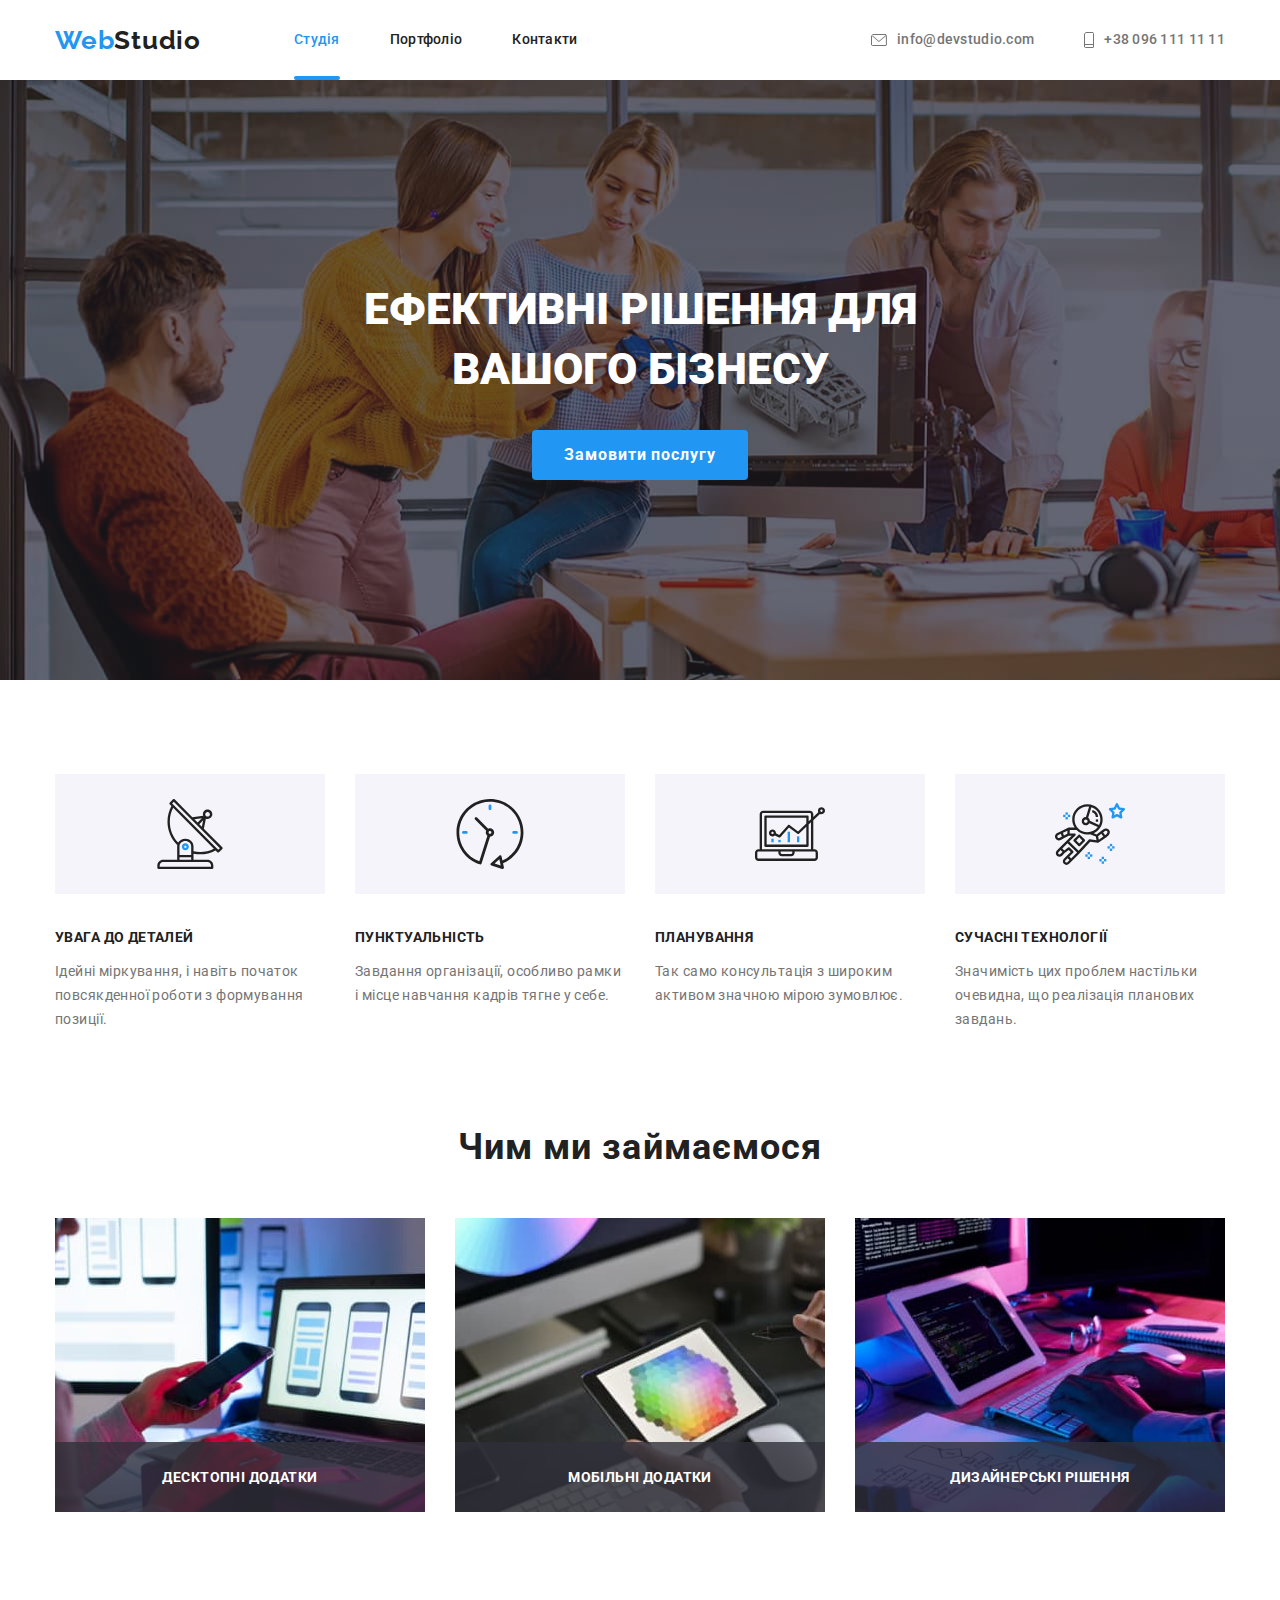
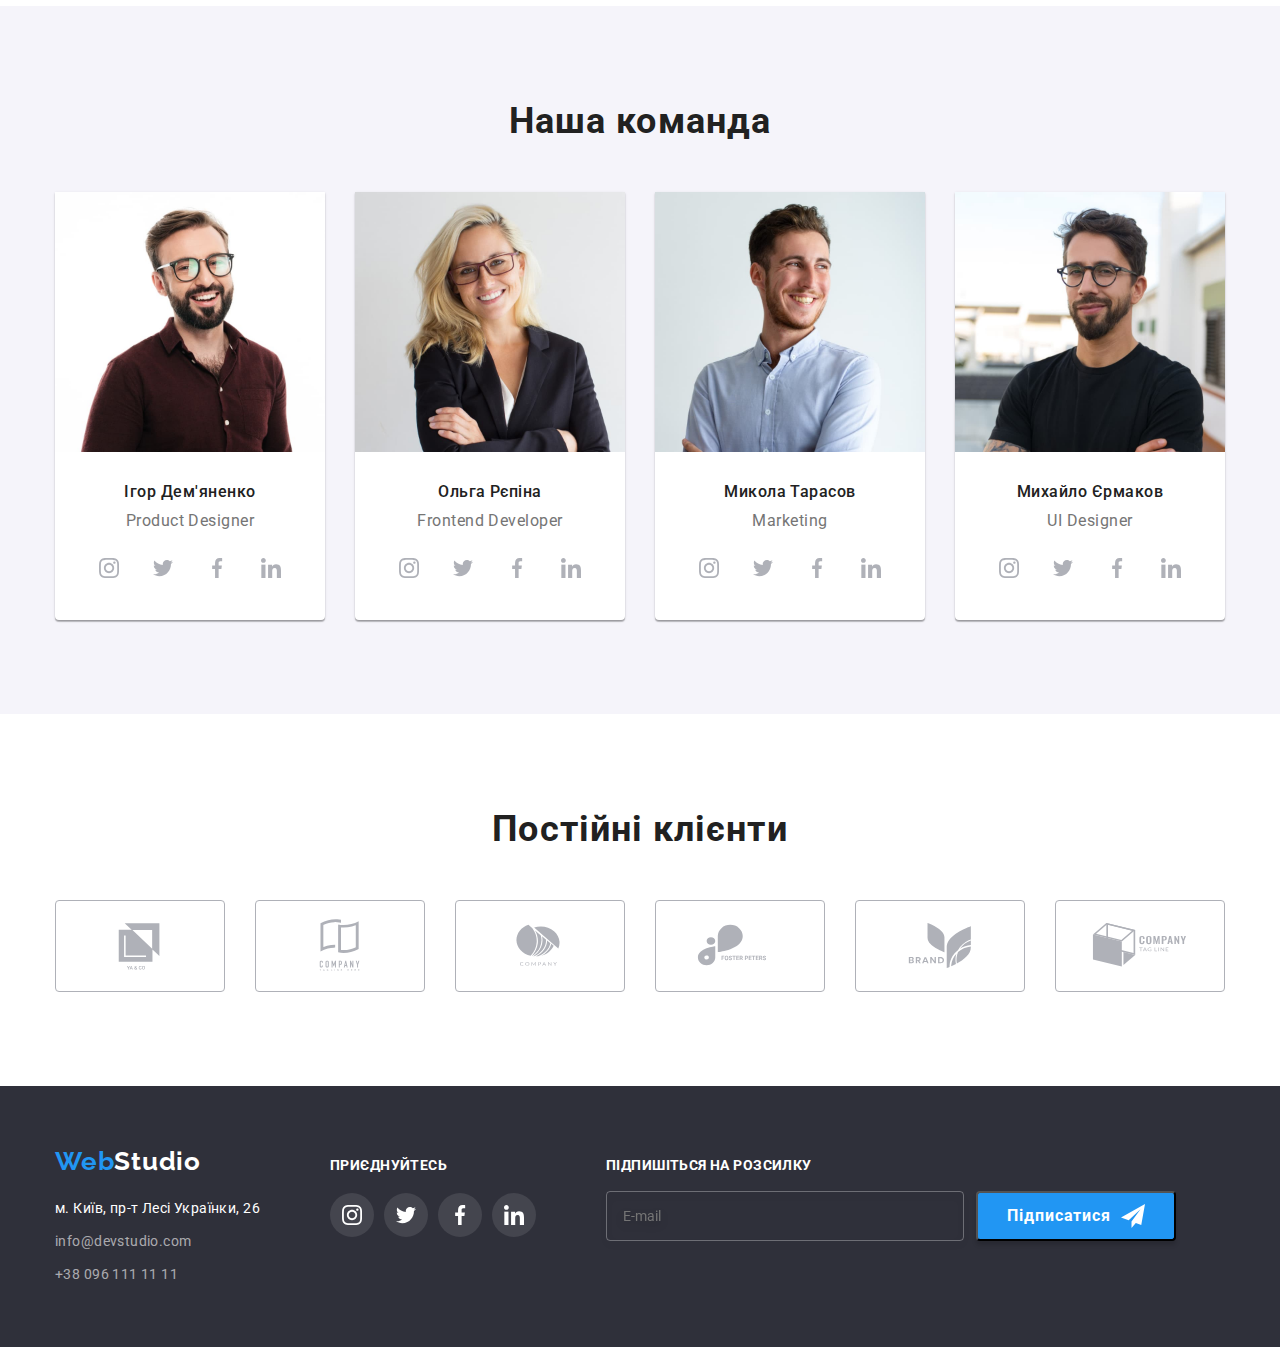
==== commit fbd126fa: "finish?" ====
--- a/index.html
+++ b/index.html
@@ -317,47 +317,47 @@
 	</main>
 	<footer class="footer">
 		<div class="container">
-			<div class="footer-left">
-				<a class="footer-link" href="/"><span class="footer-logo">Web</span>Studio</a>
-				<address class="footer-adress">
-					<ul class="footer-list">
-						<li class="footer-list-items"><a class="footer-nav-map" href="https://goo.gl/maps/WBBWMruhH3Dfa42q7" rel="noreferrer noopener" target="_blank">м. Київ, пр-т Лесі Українки, 26</a>
-						</li>
-						<li class="footer-list-items">
-							<a class="footer-nav-contacts" href="mailto:info@devstudio.com">info@devstudio.com</a>
-						</li>
-						<li class="footer-list-items">
-							<a class="footer-nav-contacts" href="tel:+380961111111">+38 096 111 11 11</a>
+			<div class="contact footer__contacts">
+				<a class="contact__link" href="/"><span class="contact__logo">Web</span>Studio</a>
+				<address class="contact__adress">
+					<ul class="contact__list">
+						<li class="contact__items"><a class="contact__map" href="https://goo.gl/maps/WBBWMruhH3Dfa42q7" rel="noreferrer noopener" target="_blank">м. Київ, пр-т Лесі Українки, 26</a>
+						</li>
+						<li class="contact__items">
+							<a class="contact__mail" href="mailto:info@devstudio.com">info@devstudio.com</a>
+						</li>
+						<li class="contact__items">
+							<a class="contact__phone" href="tel:+380961111111">+38 096 111 11 11</a>
 						</li>
 					</ul>
 				</address>
 			</div>
-			<div class="footer-right">
-				<p class="footer-text"> ПРИЄДНУЙТЕСЬ</p>
-				<ul class="footer-soc-list">
-					<li class="footer-soc-item"><a class="footer-soc-link" href="">
-							<svg class="footer-soc-icon" width="20" height="20">
+			<div class="social footer-soc">
+				<p class="social__text"> ПРИЄДНУЙТЕСЬ</p>
+				<ul class="social__list">
+					<li class="social__item"><a class="social__link" href="">
+							<svg class="social__icon" width="20" height="20">
 								<use href="./images/symbol-defs.svg#icon-icon-instagram">
 								</use>
 							</svg>
 						</a>
 					</li>
-					<li class="footer-soc-item"><a class="footer-soc-link" href="">
-							<svg class="footer-soc-icon" width="20" height="20">
+					<li class="social__item"><a class="social__link" href="">
+							<svg class="social__icon" width="20" height="20">
 								<use href="./images/symbol-defs.svg#icon-icon-twitter">
 								</use>
 							</svg>
 						</a>
 					</li>
-					<li class="footer-soc-item"><a class="footer-soc-link" href="">
-							<svg class="footer-soc-icon" width="20" height="20">
+					<li class="social__item"><a class="social__link" href="">
+							<svg class="social__icon" width="20" height="20">
 								<use href="./images/symbol-defs.svg#icon-icon-facebook">
 								</use>
 							</svg>
 						</a>
 						</li>
-						<li class="footer-soc-item"><a class="footer-soc-link" href="">
-							<svg class="footer-soc-icon" width="20" height="20">
+						<li class="social__item"><a class="social__link" href="">
+							<svg class="social__icon" width="20" height="20">
 								<use href="./images/symbol-defs.svg#icon-icon-linkedin">
 								</use>
 							</svg>
@@ -365,13 +365,13 @@
 						</li>
 				</ul>
 			</div>
-			<div class="footer-email">	
-				<p class="footer-email-text">Підпишіться на розсилку</p>	
-				<label for="footer-user-email" class="footer-form"></label>
-				<form class="footer-email-form">
-					<input type="email" name="footer-user-emai" class="footer-input"  required id="footer-user-email" placeholder="E-mail">
-					<button type="button" class="footer-button"> Підписатися
-						<svg class="footer-form-icon" width="24" height="24">
+			<div class="podpishish footer__podpishish">	
+				<p class="podpishish__text">Підпишіться на розсилку</p>	
+				<label for="footer-user-email" class="podpishish__form"></label>
+				<form class="podpishish__form">
+					<input type="email" name="footer-user-email" class="podpishish__input"  required id="footer-user-email" placeholder="E-mail">
+					<button type="button" class="podpishish__button"> Підписатися
+						<svg class="podpishish__icon" width="24" height="24">
 							<use href="./images/symbol-defs.svg#icon-icon-send">
 							</use>
 						</svg>
@@ -381,7 +381,7 @@
 		</div>
 	</footer>
 	<div class="backdrop is-hidden" data-modal >
-		<div class="modal">
+		<div class="modal backdrop__modal">
 			<button type="button" class="modal-button" data-modal-close >
 				<svg class="modal-icon" width="11" height="11">
 					<use href="./images/symbol-defs.svg#icon-Vector-2">
--- a/css/main.min.css
+++ b/css/main.min.css
@@ -1 +1 @@
-html,body,div,span,applet,object,iframe,h1,h2,h3,h4,h5,h6,p,blockquote,pre,a,abbr,acronym,address,big,cite,code,del,dfn,em,img,ins,kbd,q,s,samp,small,strike,strong,sub,sup,tt,var,b,u,i,center,dl,dt,dd,ol,ul,li,fieldset,form,label,legend,table,caption,tbody,tfoot,thead,tr,th,td,article,aside,canvas,details,embed,figure,figcaption,footer,header,hgroup,menu,nav,output,ruby,section,summary,time,mark,audio,video{margin:0;padding:0;border:0;font-size:100%;font:inherit;vertical-align:baseline}article,aside,details,figcaption,figure,footer,header,hgroup,menu,nav,section{display:block}html{height:100%}body{line-height:1}ol,ul{list-style:none}blockquote,q{quotes:none}blockquote:before,blockquote:after,q:before,q:after{content:"";content:none}table{border-collapse:collapse;border-spacing:0}/*! modern-normalize v1.1.0 | MIT License | https://github.com/sindresorhus/modern-normalize */*,::before,::after{box-sizing:border-box}html{line-height:1.15;-webkit-text-size-adjust:100%;-moz-tab-size:4;-o-tab-size:4;tab-size:4}body{margin:0;font-family:system-ui,-apple-system,"Segoe UI",Roboto,Helvetica,Arial,sans-serif,"Apple Color Emoji","Segoe UI Emoji"}hr{height:0;color:inherit}abbr[title]{-webkit-text-decoration:underline dotted;text-decoration:underline dotted}b,strong{font-weight:bolder}code,kbd,samp,pre{font-family:ui-monospace,SFMono-Regular,Consolas,"Liberation Mono",Menlo,monospace;font-size:1em}small{font-size:80%}sub,sup{font-size:75%;line-height:0;position:relative;vertical-align:baseline}sub{bottom:-0.25em}sup{top:-0.5em}table{text-indent:0;border-color:inherit}button,input,optgroup,select,textarea{font-family:inherit;font-size:100%;line-height:1.15;margin:0}button,select{text-transform:none}button,[type=button],[type=reset],[type=submit]{-webkit-appearance:button}::-moz-focus-inner{border-style:none;padding:0}:-moz-focusring{outline:1px dotted ButtonText}:-moz-ui-invalid{box-shadow:none}legend{padding:0}progress{vertical-align:baseline}::-webkit-inner-spin-button,::-webkit-outer-spin-button{height:auto}[type=search]{-webkit-appearance:textfield;outline-offset:-2px}::-webkit-search-decoration{-webkit-appearance:none}::-webkit-file-upload-button{-webkit-appearance:button;font:inherit}summary{display:list-item}body{font-family:"Roboto",sans-serif;color:var(--contacts-color)}:root{--brand-color: #2196F3;--text-color-N1: #212121;--contacts-color: #757575;--hero-color:#2F303A;--text-color-N2: #FFFFFF;--btn-portfolio: #F5F4FA;--cubik: cubic-bezier(0.4, 0, 0.2, 1)}.container{width:1200px;box-sizing:border-box;padding-left:15px;padding-right:15px;margin:0 auto}.section-padding{padding-top:94px;padding-bottom:94px}.flex{display:flex;align-items:center}.hide{border:0;clip:rect(1px, 1px, 1px, 1px);-webkit-clip-path:inset(50%);clip-path:inset(50%);height:1px;margin:-1px;overflow:hidden;padding:0;position:absolute;width:1px;word-wrap:normal !important}.header-border{border-bottom:1px solid #ececec}.header__logo{margin-right:93px}.header__navigation{margin-right:auto}.logo{font-family:"Raleway";font-style:normal;font-weight:700;font-size:26px;line-height:1.19;letter-spacing:.03em;text-decoration:none;color:var(--text-color-N1);transition:color 250ms var(--cubik)}.logo__span{color:var(--brand-color)}.logo:focus,.logo:hover{color:var(--brand-color)}.menu{list-style-type:none;display:flex;flex-direction:row}.menu__item:not(:last-child){margin-right:50px}.menu__link{font-style:normal;font-weight:500;font-size:14px;line-height:1.14;letter-spacing:.02em;color:var(--text-color-N1);text-decoration:none;padding:32px 0px;display:block;transition:color 250ms var(--cubik);position:relative}.menu__link:focus,.menu__link:hover{color:var(--brand-color)}.menu__link:active{color:var(--brand-color)}.active{color:var(--brand-color)}.current::after{content:"";height:4px;background-color:var(--brand-color);border-radius:2px;position:absolute;bottom:0px;left:0px;margin:0 auto;width:100%}.header__contacts{list-style-type:none;display:flex;align-items:center}.contacts__items:not(:last-child){margin-right:50px}.contacts__link{text-decoration:none;color:var(--contacts-color);font-family:"Roboto";font-style:normal;font-weight:500;font-size:14px;line-height:1.14;letter-spacing:.02em;padding:32px 0px;display:flex;align-items:center;transition:color 250ms var(--cubik)}.contacts__link:hover,.contacts__link:focus{color:var(--brand-color)}.contacts__link:active{color:var(--brand-color)}.contacts__icon{margin-right:10px;fill:currentColor}.hero{background-image:linear-gradient(rgba(47, 48, 58, 0.4), rgba(47, 48, 58, 0.4)),url(../images/heto-background.jpg);padding-top:200px;padding-bottom:200px;max-width:1600px;margin:0 auto}.hero__titel{font-style:normal;font-weight:900;font-size:44px;line-height:1.36;color:var(--text-color-N2);text-align:center;text-transform:uppercase;margin-bottom:30px}.hero__btn{font-family:inherit;font-style:normal;font-weight:700;font-size:16px;line-height:1.875;display:block;align-items:center;text-align:center;letter-spacing:.06em;color:var(--text-color-N2);background-color:var(--brand-color);border:0;border-radius:4px;cursor:pointer;margin:0 auto;padding:10px 32px}.approach__uptitel{display:none}.approach__list{display:flex;gap:30px}.skill__items{list-style-type:none;width:270px}.skill__box{width:270px;height:120px;background-color:#f5f4fa;display:flex;justify-content:center;align-items:center;margin-bottom:30px}.skill__titel{font-style:normal;font-weight:700;font-size:14px;line-height:1.875;letter-spacing:.03em;text-transform:uppercase;color:var(--text-color-N1);margin-bottom:10px}.skill__text{font-style:normal;font-weight:400;font-size:14px;line-height:1.714;letter-spacing:.03em;color:var(--contacts-color)}.employment{padding-top:0px}.employment__title{font-style:normal;font-weight:700;font-size:36px;line-height:1.17;text-align:center;letter-spacing:.03em;text-align:center;color:var(--text-color-N1);margin-bottom:50px}.employment__list{display:flex;list-style-type:none;gap:30px}.applications__upblock{position:relative}.applications__uptext{font-style:normal;font-weight:700;font-size:14px;line-height:16px;text-align:center;letter-spacing:.03em;text-transform:uppercase;color:#fff;background:rgba(47,48,58,.8);position:absolute;bottom:0;width:100%;min-height:70px;display:flex;justify-content:center;align-items:center}.applications__img{display:block}.team{background-color:var(--btn-portfolio)}.team__uptitle{font-style:normal;font-weight:700;font-size:36px;line-height:1.17;text-align:center;letter-spacing:.03em;text-align:center;color:var(--text-color-N1);margin-bottom:50px}.team__list{list-style-type:none;display:flex;gap:30px}.team__soc{display:flex;justify-content:center;gap:10px}.person__items{background:#fff;box-shadow:0px 1px 3px rgba(0,0,0,.12),0px 1px 1px rgba(0,0,0,.14),0px 2px 1px rgba(0,0,0,.2);border-radius:0px 0px 4px 4px;padding-bottom:30px}.person__img{margin-bottom:30px;display:block}.person__title{font-style:normal;font-weight:500;font-size:16px;line-height:1.19;text-align:center;letter-spacing:.03em;color:var(--text-color-N1);margin-bottom:10px}.person__text{font-style:normal;font-weight:400;font-size:16px;line-height:1.19;text-align:center;letter-spacing:.03em;color:var(--contacts-color);margin-bottom:16px}.soc__item{width:44px;height:44px}.soc__link{width:100%;height:100%;border-radius:50%;display:flex;justify-content:center;align-items:center;transition:background-color 250ms var(--cubik),color 250ms var(--cubik);color:#afb1b8;background-color:var(--text-color-N2)}.soc__link:hover,.soc__link:focus{color:var(--text-color-N2);background-color:var(--brand-color)}.soc__icon{fill:currentColor}.client__title{font-style:normal;font-weight:700;font-size:36px;line-height:42px;text-align:center;letter-spacing:.03em;color:var(--text-color-N1);margin-bottom:50px}.client__list{display:flex;gap:30px}.friends__items{width:170px;height:92px}.friends__link{border:1px solid #afb1b8;border-radius:4px;width:100%;height:100%;color:#afb1b8;display:flex;justify-content:center;align-items:center;transition:color 250ms var(--cubik)}.friends__link:hover,.friends__link:focus{border-color:var(--brand-color);color:var(--brand-color)}.friends__icon{fill:currentColor}.footer{background-color:var(--hero-color);padding-top:60px;padding-bottom:60px}.footer .container{display:flex;align-items:baseline;gap:70px}.footer-flex{display:flex}.footer-link{font-family:"Raleway";font-style:normal;font-weight:700;font-size:26px;line-height:1.19;letter-spacing:.03em;text-decoration:none;color:var(--text-color-N2);margin-bottom:20px;display:block}.footer-logo{color:var(--brand-color)}.footer-list-items{list-style-type:none}.footer-list-items:not(:last-child){margin-bottom:9px}.footer-nav-map{font-family:"Roboto";font-style:normal;font-weight:400;font-size:14px;line-height:1.714;letter-spacing:.03em;color:#fff;text-decoration:none;transition:color 250ms var(--cubik)}.footer-nav-map:hover,.footer-nav-map:focus{color:var(--brand-color)}.footer-nav-map:active{color:var(--brand-color)}.footer-nav-contacts{font-style:normal;font-weight:400;font-size:14px;line-height:1.714;letter-spacing:.03em;color:rgba(255,255,255,.6);text-decoration:none;transition:color 250ms var(--cubik)}.footer-nav-contacts:hover,.footer-nav-contacts:focus{color:var(--brand-color)}.footer-nav-contacts:active{color:var(--brand-color)}.footer-soc-list{display:flex;justify-content:center;gap:10px}.footer-soc-item{width:44px;height:44px}.footer-text{font-style:normal;font-weight:700;font-size:14px;line-height:16px;letter-spacing:.03em;text-transform:uppercase;color:#fff;display:block;margin-bottom:20px}.footer-soc-link{width:100%;height:100%;border-radius:50%;display:flex;justify-content:center;align-items:center;color:var(--text-color-N2);background-color:rgba(255,255,255,.1);transition:background-color 250ms var(--cubik),color 250ms var(--cubik)}.footer-soc-link:hover,.footer-soc-link:focus{color:var(--text-color-N2);background-color:var(--brand-color)}.footer-soc-icon{fill:currentColor}.footer-email-text{font-style:normal;font-weight:700;font-size:14px;line-height:.875;letter-spacing:.03em;text-transform:uppercase;color:var(--text-color-N2);margin-bottom:20px}.footer-email-form{display:flex}.footer-form{font-style:normal;font-weight:700;font-size:14px;line-height:1.14;letter-spacing:.03em;text-transform:uppercase;color:#fff;margin-bottom:20px}.footer-input{border:1px solid rgba(255,255,255,.3);filter:drop-shadow(0px 4px 4px rgba(0, 0, 0, 0.15));border-radius:4px;background-color:rgba(0,0,0,0);width:358px;height:50px;margin-right:12px;padding:15px 16px}.footer-button{font-family:inherit;width:200px;height:50px;background:#2196f3;box-shadow:0px 4px 4px rgba(0,0,0,.15);border-radius:4px;font-family:"Roboto";font-style:normal;font-weight:700;font-size:16px;line-height:1.55;display:flex;align-items:center;text-align:center;justify-content:center;gap:10px;cursor:pointer;letter-spacing:.06em;color:#fff}.footer-form-icon{fill:#fff}.portfolio__uptitle{display:none}.portfolio__list-btn{list-style-type:none;display:flex;gap:8px;justify-content:center;margin-bottom:50px}.portfolio__about{list-style-type:none;display:flex;flex-wrap:wrap;gap:30px}.buttons__btn{font-style:normal;font-weight:500;font-size:16px;line-height:1.625;text-align:center;letter-spacing:.03em;color:var(--text-color-N1);cursor:pointer;background:var(--btn-portfolio);border-radius:4px;border:0;min-width:125px;height:38px;transition:background-color 250ms var(--cubik),color 250ms var(--cubik)}.buttons__btn:focus,.buttons__btn:hover{color:#fff;background-color:var(--brand-color)}.buttons__btn:active{color:var(--brand-color)}.propos__items{width:370px;background:#fff;border:1px solid #eee}.propos__link{text-decoration:none;display:block;transition:box-shadow 250ms var(--cubik)}.propos__link:hover,.propos__link:focus{box-shadow:0px 1px 1px rgba(0,0,0,.12),0px 4px 4px rgba(0,0,0,.06),1px 4px 6px rgba(0,0,0,.16)}.propos__wrap{position:relative;overflow:hidden}.propos__img{display:block}.propos__text{font-style:normal;font-weight:400;font-size:18px;line-height:1.56;letter-spacing:.03em;color:var(--text-color-N2);background-color:rgba(33,150,243,.9);position:absolute;top:0;padding:63px 24px;height:100%;transform:translateY(100%);transition:transform 250ms var(--cubik)}.propos__text-padding{padding:20px 24px}.propos__items:hover .propos__text{transform:translateY(0)}.propos__items:focus .propos__text{transform:translateY(0)}.block__uptitle{font-style:normal;font-weight:700;font-size:18px;line-height:2;letter-spacing:.06em;color:var(--text-color-N1);margin-bottom:4px}.block__text{font-style:normal;font-weight:400;font-size:16px;line-height:1.875;letter-spacing:.03em;color:var(--contacts-color)}.backdrop{width:100%;height:100%;background-color:rgba(0,0,0,.2);position:fixed;top:0;transition:opacity 250ms var(--cubik),visibility 250ms var(--cubik)}.modal{width:528px;min-height:581px;background-color:#fff;box-shadow:0px 1px 3px rgba(0,0,0,.12),0px 1px 1px rgba(0,0,0,.14),0px 2px 1px rgba(0,0,0,.2);border-radius:4px;position:absolute;top:50%;left:50%;transform:translate(-50%, -50%) scale(1) rotate(0deg);transition:transform 250ms var(--cubik);padding:40px}.backdrop.is-hidden .modal{transform:translate(-50%, -50%) scale(2) rotate(360deg)}.modal-button{position:absolute;right:8px;top:8px;width:30px;height:30px;background-color:#fff;border:1px solid rgba(0,0,0,.1);border-radius:50%;display:flex;justify-content:center;align-items:center;cursor:pointer;transition:color 250ms var(--cubik)}.modal-button:hover .modal-icon,.modal-button:focus .modal-icon{color:var(--brand-color)}.modal-button{fill:currentColor}.modal-titel{font-style:normal;font-weight:700;font-size:20px;line-height:1.15;text-align:center;letter-spacing:.03em;color:var(--text-color-N1);margin-bottom:30px}.modal-field{margin-bottom:10px}.modal-field:last-child{margin-bottom:0px}.modal-form-label{font-style:normal;font-weight:400;font-size:12px;line-height:1.15;letter-spacing:.01em;display:block;color:var(--contacts-color);margin-bottom:4px}.modal-form-wrapper{position:relative}.modal-input{width:100%;height:40px;border:1px solid rgba(33,33,33,.2);border-radius:4px;background-color:rgba(0,0,0,0);outline:rgba(0,0,0,0);padding-left:42px;transition:border 250ms var(--cubik),border 250ms var(--cubik)}.modal-input:hover .modal-form-icon,.modal-input:focus .modal-form-icon{color:var(--brand-color)}.modal-input:focus,.modal-input:hover{border-color:var(--brand-color)}.modal-input:focus+.modal-form-icon,.modal-input:hover+.modal-form-icon{fill:var(--brand-color)}.modal-input::-moz-placeholder{font-family:"Roboto";font-style:normal;font-weight:400;font-size:12px;line-height:1.15;letter-spacing:.01em;color:var(--contacts-color)}.modal-input:-ms-input-placeholder{font-family:"Roboto";font-style:normal;font-weight:400;font-size:12px;line-height:1.15;letter-spacing:.01em;color:var(--contacts-color)}.modal-input::placeholder{font-family:"Roboto";font-style:normal;font-weight:400;font-size:12px;line-height:1.15;letter-spacing:.01em;color:var(--contacts-color)}.modal-form-icon{position:absolute;left:12px;top:50%;transform:translateY(-50%)}.modal-field-comment{width:100%;height:120px;border:1px solid rgba(33,33,33,.2);border-radius:4px;font-style:normal;font-weight:400;font-size:12px;line-height:1.15;letter-spacing:.01em;background-color:rgba(0,0,0,0);outline:rgba(0,0,0,0);resize:none;padding:12px 16px;margin-bottom:10px}.is-hidden{opacity:0;visibility:hidden;pointer-events:none}.position{position:relative}.modal-check{position:absolute;top:15px;left:27px;transition:color 250ms var(--cubik)}.check-text{font-style:normal;font-weight:400;font-size:14px;line-height:1.714;letter-spacing:.03em;color:var(--contacts-color);display:flex;align-items:center;justify-content:center;margin-bottom:30px}.check-text span{width:16px;height:15px;border:2px solid var(--text-color-N1);margin-right:8px;border-radius:2px;display:flex;justify-content:center;align-items:center;fill:rgba(0,0,0,0)}.modal-check:checked+.check-text span{background-color:var(--brand-color);border:none;fill:#fff}.modal-check-polyti{font-family:inherit;color:var(--brand-color);margin-left:5px}.modal-form-button{font-family:inherit;font-style:normal;font-weight:700;font-size:16px;line-height:30px;width:200px;height:50px;color:var(--text-color-N2);background-color:var(--brand-color);border:0;border-radius:4px;display:flex;justify-content:center;align-items:center;cursor:pointer;margin:0 auto;padding:10px 32px}/*# sourceMappingURL=main.min.css.map */+html,body,div,span,applet,object,iframe,h1,h2,h3,h4,h5,h6,p,blockquote,pre,a,abbr,acronym,address,big,cite,code,del,dfn,em,img,ins,kbd,q,s,samp,small,strike,strong,sub,sup,tt,var,b,u,i,center,dl,dt,dd,ol,ul,li,fieldset,form,label,legend,table,caption,tbody,tfoot,thead,tr,th,td,article,aside,canvas,details,embed,figure,figcaption,footer,header,hgroup,menu,nav,output,ruby,section,summary,time,mark,audio,video{margin:0;padding:0;border:0;font-size:100%;font:inherit;vertical-align:baseline}article,aside,details,figcaption,figure,footer,header,hgroup,menu,nav,section{display:block}html{height:100%}body{line-height:1}ol,ul{list-style:none}blockquote,q{quotes:none}blockquote:before,blockquote:after,q:before,q:after{content:"";content:none}table{border-collapse:collapse;border-spacing:0}/*! modern-normalize v1.1.0 | MIT License | https://github.com/sindresorhus/modern-normalize */*,::before,::after{box-sizing:border-box}html{line-height:1.15;-webkit-text-size-adjust:100%;-moz-tab-size:4;-o-tab-size:4;tab-size:4}body{margin:0;font-family:system-ui,-apple-system,"Segoe UI",Roboto,Helvetica,Arial,sans-serif,"Apple Color Emoji","Segoe UI Emoji"}hr{height:0;color:inherit}abbr[title]{-webkit-text-decoration:underline dotted;text-decoration:underline dotted}b,strong{font-weight:bolder}code,kbd,samp,pre{font-family:ui-monospace,SFMono-Regular,Consolas,"Liberation Mono",Menlo,monospace;font-size:1em}small{font-size:80%}sub,sup{font-size:75%;line-height:0;position:relative;vertical-align:baseline}sub{bottom:-0.25em}sup{top:-0.5em}table{text-indent:0;border-color:inherit}button,input,optgroup,select,textarea{font-family:inherit;font-size:100%;line-height:1.15;margin:0}button,select{text-transform:none}button,[type=button],[type=reset],[type=submit]{-webkit-appearance:button}::-moz-focus-inner{border-style:none;padding:0}:-moz-focusring{outline:1px dotted ButtonText}:-moz-ui-invalid{box-shadow:none}legend{padding:0}progress{vertical-align:baseline}::-webkit-inner-spin-button,::-webkit-outer-spin-button{height:auto}[type=search]{-webkit-appearance:textfield;outline-offset:-2px}::-webkit-search-decoration{-webkit-appearance:none}::-webkit-file-upload-button{-webkit-appearance:button;font:inherit}summary{display:list-item}body{font-family:"Roboto",sans-serif;color:var(--contacts-color)}:root{--brand-color: #2196F3;--text-color-N1: #212121;--contacts-color: #757575;--hero-color:#2F303A;--text-color-N2: #FFFFFF;--btn-portfolio: #F5F4FA;--cubik: cubic-bezier(0.4, 0, 0.2, 1)}.container{width:1200px;box-sizing:border-box;padding-left:15px;padding-right:15px;margin:0 auto}.section-padding{padding-top:94px;padding-bottom:94px}.flex{display:flex;align-items:center}.hide{border:0;clip:rect(1px, 1px, 1px, 1px);-webkit-clip-path:inset(50%);clip-path:inset(50%);height:1px;margin:-1px;overflow:hidden;padding:0;position:absolute;width:1px;word-wrap:normal !important}.header-border{border-bottom:1px solid #ececec}.header__logo{margin-right:93px}.header__navigation{margin-right:auto}.logo{font-family:"Raleway";font-style:normal;font-weight:700;font-size:26px;line-height:1.19;letter-spacing:.03em;text-decoration:none;color:var(--text-color-N1);transition:color 250ms var(--cubik)}.logo__span{color:var(--brand-color)}.logo:focus,.logo:hover{color:var(--brand-color)}.menu{list-style-type:none;display:flex;flex-direction:row}.menu__item:not(:last-child){margin-right:50px}.menu__link{font-style:normal;font-weight:500;font-size:14px;line-height:1.14;letter-spacing:.02em;color:var(--text-color-N1);text-decoration:none;padding:32px 0px;display:block;transition:color 250ms var(--cubik);position:relative}.menu__link:focus,.menu__link:hover{color:var(--brand-color)}.menu__link:active{color:var(--brand-color)}.active{color:var(--brand-color)}.current::after{content:"";height:4px;background-color:var(--brand-color);border-radius:2px;position:absolute;bottom:0px;left:0px;margin:0 auto;width:100%}.header__contacts{list-style-type:none;display:flex;align-items:center}.contacts__items:not(:last-child){margin-right:50px}.contacts__link{text-decoration:none;color:var(--contacts-color);font-family:"Roboto";font-style:normal;font-weight:500;font-size:14px;line-height:1.14;letter-spacing:.02em;padding:32px 0px;display:flex;align-items:center;transition:color 250ms var(--cubik)}.contacts__link:hover,.contacts__link:focus{color:var(--brand-color)}.contacts__link:active{color:var(--brand-color)}.contacts__icon{margin-right:10px;fill:currentColor}.hero{background-image:linear-gradient(rgba(47, 48, 58, 0.4), rgba(47, 48, 58, 0.4)),url(../images/heto-background.jpg);padding-top:200px;padding-bottom:200px;max-width:1600px;margin:0 auto}.hero__titel{font-style:normal;font-weight:900;font-size:44px;line-height:1.36;color:var(--text-color-N2);text-align:center;text-transform:uppercase;margin-bottom:30px}.hero__btn{font-family:inherit;font-style:normal;font-weight:700;font-size:16px;line-height:1.875;display:block;align-items:center;text-align:center;letter-spacing:.06em;color:var(--text-color-N2);background-color:var(--brand-color);border:0;border-radius:4px;cursor:pointer;margin:0 auto;padding:10px 32px}.approach__uptitel{display:none}.approach__list{display:flex;gap:30px}.skill__items{list-style-type:none;width:270px}.skill__box{width:270px;height:120px;background-color:#f5f4fa;display:flex;justify-content:center;align-items:center;margin-bottom:30px}.skill__titel{font-style:normal;font-weight:700;font-size:14px;line-height:1.875;letter-spacing:.03em;text-transform:uppercase;color:var(--text-color-N1);margin-bottom:10px}.skill__text{font-style:normal;font-weight:400;font-size:14px;line-height:1.714;letter-spacing:.03em;color:var(--contacts-color)}.employment{padding-top:0px}.employment__title{font-style:normal;font-weight:700;font-size:36px;line-height:1.17;text-align:center;letter-spacing:.03em;text-align:center;color:var(--text-color-N1);margin-bottom:50px}.employment__list{display:flex;list-style-type:none;gap:30px}.applications__upblock{position:relative}.applications__uptext{font-style:normal;font-weight:700;font-size:14px;line-height:16px;text-align:center;letter-spacing:.03em;text-transform:uppercase;color:#fff;background:rgba(47,48,58,.8);position:absolute;bottom:0;width:100%;min-height:70px;display:flex;justify-content:center;align-items:center}.applications__img{display:block}.team{background-color:var(--btn-portfolio)}.team__uptitle{font-style:normal;font-weight:700;font-size:36px;line-height:1.17;text-align:center;letter-spacing:.03em;text-align:center;color:var(--text-color-N1);margin-bottom:50px}.team__list{list-style-type:none;display:flex;gap:30px}.team__soc{display:flex;justify-content:center;gap:10px}.person__items{background:#fff;box-shadow:0px 1px 3px rgba(0,0,0,.12),0px 1px 1px rgba(0,0,0,.14),0px 2px 1px rgba(0,0,0,.2);border-radius:0px 0px 4px 4px;padding-bottom:30px}.person__img{margin-bottom:30px;display:block}.person__title{font-style:normal;font-weight:500;font-size:16px;line-height:1.19;text-align:center;letter-spacing:.03em;color:var(--text-color-N1);margin-bottom:10px}.person__text{font-style:normal;font-weight:400;font-size:16px;line-height:1.19;text-align:center;letter-spacing:.03em;color:var(--contacts-color);margin-bottom:16px}.soc__item{width:44px;height:44px}.soc__link{width:100%;height:100%;border-radius:50%;display:flex;justify-content:center;align-items:center;transition:background-color 250ms var(--cubik),color 250ms var(--cubik);color:#afb1b8;background-color:var(--text-color-N2)}.soc__link:hover,.soc__link:focus{color:var(--text-color-N2);background-color:var(--brand-color)}.soc__icon{fill:currentColor}.client__title{font-style:normal;font-weight:700;font-size:36px;line-height:42px;text-align:center;letter-spacing:.03em;color:var(--text-color-N1);margin-bottom:50px}.client__list{display:flex;gap:30px}.friends__items{width:170px;height:92px}.friends__link{border:1px solid #afb1b8;border-radius:4px;width:100%;height:100%;color:#afb1b8;display:flex;justify-content:center;align-items:center;transition:color 250ms var(--cubik)}.friends__link:hover,.friends__link:focus{border-color:var(--brand-color);color:var(--brand-color)}.friends__icon{fill:currentColor}.footer{background-color:var(--hero-color);padding-top:60px;padding-bottom:60px}.footer .container{display:flex;align-items:baseline;gap:70px}.footer-flex{display:flex}.contact__link{font-family:"Raleway";font-style:normal;font-weight:700;font-size:26px;line-height:1.19;letter-spacing:.03em;text-decoration:none;color:var(--text-color-N2);margin-bottom:20px;display:block}.contact__logo{color:var(--brand-color)}.contact__items{list-style-type:none}.contact__items:not(:last-child){margin-bottom:9px}.contact__map{font-family:"Roboto";font-style:normal;font-weight:400;font-size:14px;line-height:1.714;letter-spacing:.03em;color:#fff;text-decoration:none;transition:color 250ms var(--cubik)}.contact__map:hover,.contact__map:focus{color:var(--brand-color)}.contact__map:active{color:var(--brand-color)}.contact__mail{font-style:normal;font-weight:400;font-size:14px;line-height:1.714;letter-spacing:.03em;color:rgba(255,255,255,.6);text-decoration:none;transition:color 250ms var(--cubik)}.contact__mail:hover,.contact__mail:focus{color:var(--brand-color)}.contact__mail:active{color:var(--brand-color)}.contact__phone{font-style:normal;font-weight:400;font-size:14px;line-height:1.714;letter-spacing:.03em;color:rgba(255,255,255,.6);text-decoration:none;transition:color 250ms var(--cubik)}.contact__phone:hover,.contact__phone:focus{color:var(--brand-color)}.contact__phone:active{color:var(--brand-color)}.social__text{font-style:normal;font-weight:700;font-size:14px;line-height:16px;letter-spacing:.03em;text-transform:uppercase;color:#fff;display:block;margin-bottom:20px}.social__list{display:flex;justify-content:center;gap:10px}.social__item{width:44px;height:44px}.social__link{width:100%;height:100%;border-radius:50%;display:flex;justify-content:center;align-items:center;color:var(--text-color-N2);background-color:rgba(255,255,255,.1);transition:background-color 250ms var(--cubik),color 250ms var(--cubik)}.social__link:hover,.social__link:focus{color:var(--text-color-N2);background-color:var(--brand-color)}.social__icon{fill:currentColor}.podpishish__text{font-style:normal;font-weight:700;font-size:14px;line-height:.875;letter-spacing:.03em;text-transform:uppercase;color:var(--text-color-N2);margin-bottom:20px}.podpishish__form{font-style:normal;font-weight:700;font-size:14px;line-height:1.14;letter-spacing:.03em;text-transform:uppercase;color:#fff}.podpishish__form{display:flex}.podpishish__input{border:1px solid rgba(255,255,255,.3);filter:drop-shadow(0px 4px 4px rgba(0, 0, 0, 0.15));border-radius:4px;background-color:rgba(0,0,0,0);width:358px;height:50px;margin-right:12px;padding:15px 16px}.podpishish__button{font-family:inherit;width:200px;height:50px;background:#2196f3;box-shadow:0px 4px 4px rgba(0,0,0,.15);border-radius:4px;font-family:"Roboto";font-style:normal;font-weight:700;font-size:16px;line-height:1.55;display:flex;align-items:center;text-align:center;justify-content:center;gap:10px;cursor:pointer;letter-spacing:.06em;color:#fff}.podpishish__icon{fill:#fff}.portfolio__uptitle{display:none}.portfolio__list-btn{list-style-type:none;display:flex;gap:8px;justify-content:center;margin-bottom:50px}.portfolio__about{list-style-type:none;display:flex;flex-wrap:wrap;gap:30px}.buttons__btn{font-style:normal;font-weight:500;font-size:16px;line-height:1.625;text-align:center;letter-spacing:.03em;color:var(--text-color-N1);cursor:pointer;background:var(--btn-portfolio);border-radius:4px;border:0;min-width:125px;height:38px;transition:background-color 250ms var(--cubik),color 250ms var(--cubik)}.buttons__btn:focus,.buttons__btn:hover{color:#fff;background-color:var(--brand-color)}.buttons__btn:active{color:var(--brand-color)}.propos__items{width:370px;background:#fff;border:1px solid #eee}.propos__link{text-decoration:none;display:block;transition:box-shadow 250ms var(--cubik)}.propos__link:hover,.propos__link:focus{box-shadow:0px 1px 1px rgba(0,0,0,.12),0px 4px 4px rgba(0,0,0,.06),1px 4px 6px rgba(0,0,0,.16)}.propos__wrap{position:relative;overflow:hidden}.propos__img{display:block}.propos__text{font-style:normal;font-weight:400;font-size:18px;line-height:1.56;letter-spacing:.03em;color:var(--text-color-N2);background-color:rgba(33,150,243,.9);position:absolute;top:0;padding:63px 24px;height:100%;transform:translateY(100%);transition:transform 250ms var(--cubik)}.propos__text-padding{padding:20px 24px}.propos__items:hover .propos__text{transform:translateY(0)}.propos__link:focus .propos__text{transform:translateY(0)}.block__uptitle{font-style:normal;font-weight:700;font-size:18px;line-height:2;letter-spacing:.06em;color:var(--text-color-N1);margin-bottom:4px}.block__text{font-style:normal;font-weight:400;font-size:16px;line-height:1.875;letter-spacing:.03em;color:var(--contacts-color)}.backdrop{width:100%;height:100%;background-color:rgba(0,0,0,.2);position:fixed;top:0;transition:opacity 250ms var(--cubik),visibility 250ms var(--cubik)}.backdrop__modal{width:528px;min-height:581px;background-color:#fff;box-shadow:0px 1px 3px rgba(0,0,0,.12),0px 1px 1px rgba(0,0,0,.14),0px 2px 1px rgba(0,0,0,.2);border-radius:4px;position:absolute;top:50%;left:50%;transform:translate(-50%, -50%) scale(1) rotate(0deg);transition:transform 250ms var(--cubik);padding:40px}.backdrop.is-hidden .modal{transform:translate(-50%, -50%) scale(2) rotate(360deg)}.modal-button{position:absolute;right:8px;top:8px;width:30px;height:30px;background-color:#fff;border:1px solid rgba(0,0,0,.1);border-radius:50%;display:flex;justify-content:center;align-items:center;cursor:pointer;transition:color 250ms var(--cubik)}.modal-button:hover .modal-icon,.modal-button:focus .modal-icon{color:var(--brand-color)}.modal-button{fill:currentColor}.modal-titel{font-style:normal;font-weight:700;font-size:20px;line-height:1.15;text-align:center;letter-spacing:.03em;color:var(--text-color-N1);margin-bottom:30px}.modal-field{margin-bottom:10px}.modal-field:last-child{margin-bottom:0px}.modal-form-label{font-style:normal;font-weight:400;font-size:12px;line-height:1.15;letter-spacing:.01em;display:block;color:var(--contacts-color);margin-bottom:4px}.modal-form-wrapper{position:relative}.modal-input{width:100%;height:40px;border:1px solid rgba(33,33,33,.2);border-radius:4px;background-color:rgba(0,0,0,0);outline:rgba(0,0,0,0);padding-left:42px;transition:border 250ms var(--cubik),border 250ms var(--cubik)}.modal-input:hover .modal-form-icon,.modal-input:focus .modal-form-icon{color:var(--brand-color)}.modal-input:focus,.modal-input:hover{border-color:var(--brand-color)}.modal-input:focus+.modal-form-icon,.modal-input:hover+.modal-form-icon{fill:var(--brand-color)}.modal-input::-moz-placeholder{font-family:"Roboto";font-style:normal;font-weight:400;font-size:12px;line-height:1.15;letter-spacing:.01em;color:var(--contacts-color)}.modal-input:-ms-input-placeholder{font-family:"Roboto";font-style:normal;font-weight:400;font-size:12px;line-height:1.15;letter-spacing:.01em;color:var(--contacts-color)}.modal-input::placeholder{font-family:"Roboto";font-style:normal;font-weight:400;font-size:12px;line-height:1.15;letter-spacing:.01em;color:var(--contacts-color)}.modal-form-icon{position:absolute;left:12px;top:50%;transform:translateY(-50%)}.modal-field-comment{width:100%;height:120px;border:1px solid rgba(33,33,33,.2);border-radius:4px;font-style:normal;font-weight:400;font-size:12px;line-height:1.15;letter-spacing:.01em;background-color:rgba(0,0,0,0);outline:rgba(0,0,0,0);resize:none;padding:12px 16px;margin-bottom:10px}.is-hidden{opacity:0;visibility:hidden;pointer-events:none}.position{position:relative}.modal-check{position:absolute;top:15px;left:27px;transition:color 250ms var(--cubik)}.check-text{font-style:normal;font-weight:400;font-size:14px;line-height:1.714;letter-spacing:.03em;color:var(--contacts-color);display:flex;align-items:center;justify-content:center;margin-bottom:30px}.check-text span{width:16px;height:15px;border:2px solid var(--text-color-N1);margin-right:8px;border-radius:2px;display:flex;justify-content:center;align-items:center;fill:rgba(0,0,0,0)}.modal-check:checked+.check-text span{background-color:var(--brand-color);border:none;fill:#fff}.modal-check-polyti{font-family:inherit;color:var(--brand-color);margin-left:5px}.modal-form-button{font-family:inherit;font-style:normal;font-weight:700;font-size:16px;line-height:30px;width:200px;height:50px;color:var(--text-color-N2);background-color:var(--brand-color);border:0;border-radius:4px;display:flex;justify-content:center;align-items:center;cursor:pointer;margin:0 auto;padding:10px 32px}/*# sourceMappingURL=main.min.css.map */